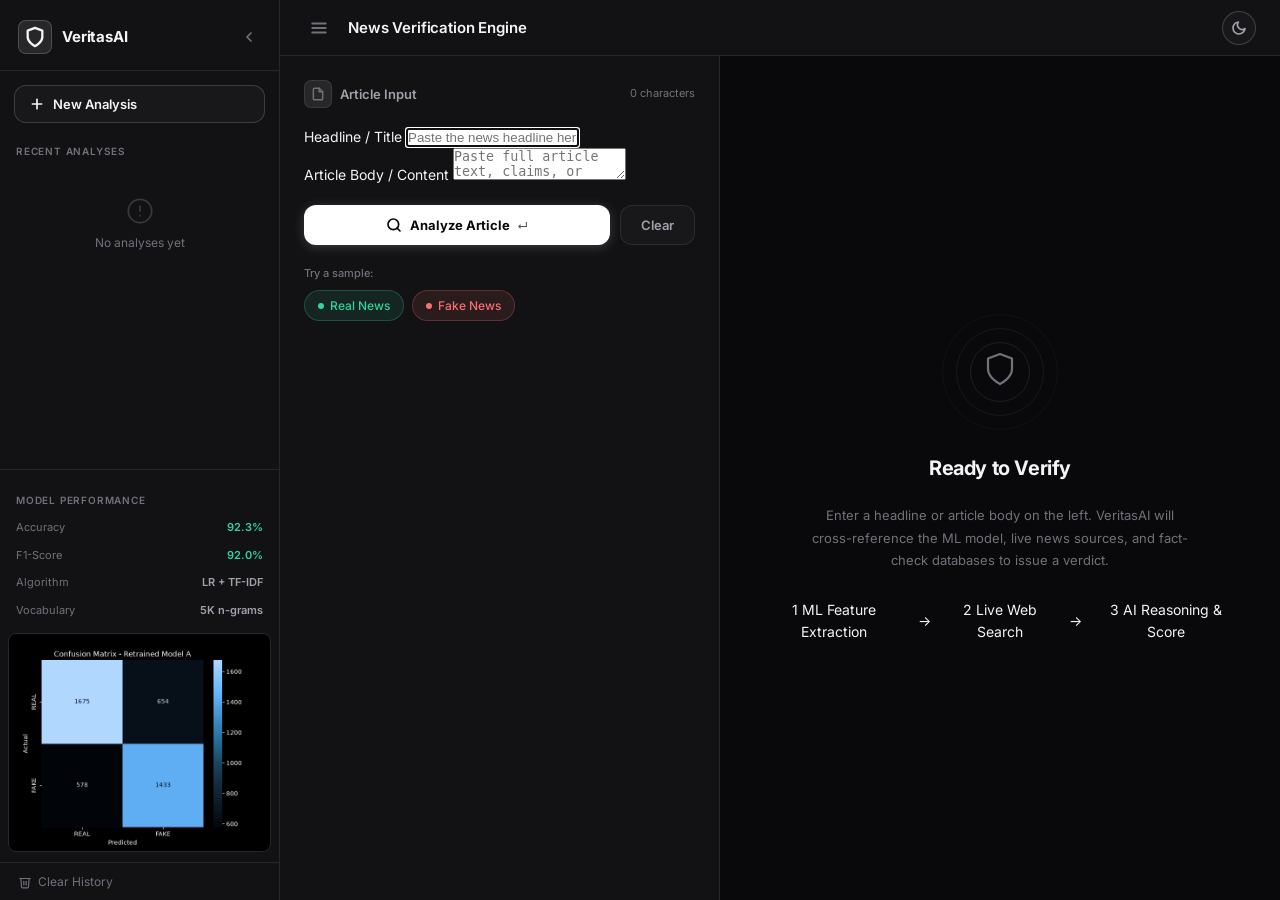
==== index.html @ 8108cce7 "feat: add root index.html for static GitHub Pages hosting" ====
<!DOCTYPE html>
<html lang="en">
<head>
    <meta charset="UTF-8">
    <meta name="viewport" content="width=device-width, initial-scale=1.0">
    <title>VeritasAI — Intelligent Fake News Detector</title>
    <meta name="description" content="VeritasAI uses machine learning and live web intelligence to detect fake news with confidence scoring and evidence trails.">
    <link rel="preconnect" href="https://fonts.googleapis.com">
    <link rel="preconnect" href="https://fonts.gstatic.com" crossorigin>
    <link href="https://fonts.googleapis.com/css2?family=Inter:wght@300;400;500;600;700;800&display=swap" rel="stylesheet">
    <link rel="stylesheet" href="static/css/style.css">
</head>
<body>
    <div class="app-shell">

        <!-- LEFT SIDEBAR -->
        <aside class="sidebar" id="sidebar">
            <!-- Logo / Brand -->
            <div class="sidebar-brand">
                <div class="brand-icon">
                    <svg width="22" height="22" viewBox="0 0 24 24" fill="none" stroke="currentColor" stroke-width="2.5" stroke-linecap="round" stroke-linejoin="round"><path d="M12 22s8-4 8-10V5l-8-3-8 3v7c0 6 8 10 8 10z"/></svg>
                </div>
                <span class="brand-name">VeritasAI</span>
                <button class="sidebar-toggle" id="sidebar-toggle" title="Collapse sidebar">
                    <svg width="16" height="16" viewBox="0 0 24 24" fill="none" stroke="currentColor" stroke-width="2.5" stroke-linecap="round" stroke-linejoin="round"><path d="M15 18l-6-6 6-6"/></svg>
                </button>
            </div>

            <!-- New Analysis Button -->
            <button class="btn-new-analysis" id="new-analysis-btn">
                <svg width="16" height="16" viewBox="0 0 24 24" fill="none" stroke="currentColor" stroke-width="2.5" stroke-linecap="round" stroke-linejoin="round"><line x1="12" y1="5" x2="12" y2="19"/><line x1="5" y1="12" x2="19" y2="12"/></svg>
                <span>New Analysis</span>
            </button>

            <!-- History Section -->
            <div class="sidebar-section history-section">
                <div class="section-label">Recent Analyses</div>
                <div class="history-list" id="history-list">
                    <div class="history-empty">
                        <svg width="28" height="28" viewBox="0 0 24 24" fill="none" stroke="currentColor" stroke-width="1.5" stroke-linecap="round" stroke-linejoin="round"><circle cx="12" cy="12" r="10"/><line x1="12" y1="8" x2="12" y2="12"/><line x1="12" y1="16" x2="12.01" y2="16"/></svg>
                        <p>No analyses yet</p>
                    </div>
                </div>
            </div>

            <!-- Spacer -->
            <div class="sidebar-spacer"></div>

            <!-- Model Stats (bottom of sidebar) -->
            <div class="sidebar-section model-stats-section">
                <div class="section-label">Model Performance</div>
                <div class="stat-row">
                    <span class="stat-label">Accuracy</span>
                    <span class="stat-value stat-good">92.3%</span>
                </div>
                <div class="stat-row">
                    <span class="stat-label">F1-Score</span>
                    <span class="stat-value stat-good">92.0%</span>
                </div>
                <div class="stat-row">
                    <span class="stat-label">Algorithm</span>
                    <span class="stat-value">LR + TF-IDF</span>
                </div>
                <div class="stat-row">
                    <span class="stat-label">Vocabulary</span>
                    <span class="stat-value">5K n-grams</span>
                </div>
                <div class="cm-wrapper">
                    <img src="static/confusion_matrix.png" alt="Confusion Matrix">
                </div>
            </div>

            <!-- Clear History Button -->
            <button class="btn-clear-history" id="clear-history-btn" title="Clear all history">
                <svg width="14" height="14" viewBox="0 0 24 24" fill="none" stroke="currentColor" stroke-width="2" stroke-linecap="round" stroke-linejoin="round"><polyline points="3 6 5 6 21 6"/><path d="M19 6l-1 14a2 2 0 0 1-2 2H8a2 2 0 0 1-2-2L5 6"/><path d="M10 11v6"/><path d="M14 11v6"/></svg>
                <span>Clear History</span>
            </button>
        </aside>

        <!-- MAIN WORKSPACE -->
        <main class="workspace" id="workspace">

            <!-- Top Bar -->
            <header class="topbar">
                <button class="topbar-toggle-btn" id="topbar-toggle-btn" title="Toggle sidebar">
                    <svg width="18" height="18" viewBox="0 0 24 24" fill="none" stroke="currentColor" stroke-width="2.5" stroke-linecap="round" stroke-linejoin="round"><line x1="3" y1="12" x2="21" y2="12"/><line x1="3" y1="6" x2="21" y2="6"/><line x1="3" y1="18" x2="21" y2="18"/></svg>
                </button>
                <div class="topbar-title">
                    <h1>News Verification Engine</h1>
                </div>
                <button class="theme-toggle" id="theme-toggle" title="Toggle light / dark mode" aria-label="Toggle theme">
                    <!-- Moon icon (shown in dark mode) -->
                    <svg class="icon-moon" width="16" height="16" viewBox="0 0 24 24" fill="none" stroke="currentColor" stroke-width="2.5" stroke-linecap="round" stroke-linejoin="round">
                        <path d="M21 12.79A9 9 0 1 1 11.21 3 7 7 0 0 0 21 12.79z"/>
                    </svg>
                    <!-- Sun icon (shown in light mode) -->
                    <svg class="icon-sun" width="16" height="16" viewBox="0 0 24 24" fill="none" stroke="currentColor" stroke-width="2.5" stroke-linecap="round" stroke-linejoin="round">
                        <circle cx="12" cy="12" r="5"/>
                        <line x1="12" y1="1" x2="12" y2="3"/>
                        <line x1="12" y1="21" x2="12" y2="23"/>
                        <line x1="4.22" y1="4.22" x2="5.64" y2="5.64"/>
                        <line x1="18.36" y1="18.36" x2="19.78" y2="19.78"/>
                        <line x1="1" y1="12" x2="3" y2="12"/>
                        <line x1="21" y1="12" x2="23" y2="12"/>
                        <line x1="4.22" y1="19.78" x2="5.64" y2="18.36"/>
                        <line x1="18.36" y1="5.64" x2="19.78" y2="4.22"/>
                    </svg>
                </button>
            </header>

            <!-- Workspace Body -->
            <div class="content-area">

                <!-- Input Panel (Left) -->
                <section class="input-panel">

                    <div class="panel-header">
                        <div class="panel-header-left">
                            <div class="panel-icon">
                                <svg width="14" height="14" viewBox="0 0 24 24" fill="none" stroke="currentColor" stroke-width="2.5" stroke-linecap="round" stroke-linejoin="round"><path d="M14 2H6a2 2 0 0 0-2 2v16a2 2 0 0 0 2 2h12a2 2 0 0 0 2-2V8z"/><polyline points="14 2 14 8 20 8"/></svg>
                            </div>
                            <span>Article Input</span>
                        </div>
                        <span class="char-counter" id="char-counter">0 characters</span>
                    </div>

                    <form id="news-form" class="news-form" onsubmit="return false;">
                        <div class="form-group">
                            <label for="headline-input" class="form-label">Headline / Title</label>
                            <input
                                type="text"
                                id="headline-input"
                                class="form-control"
                                placeholder="Paste the news headline here..."
                                autocomplete="off"
                            >
                        </div>

                        <div class="form-group flex-1">
                            <label for="body-input" class="form-label">Article Body / Content</label>
                            <textarea
                                id="body-input"
                                class="form-control textarea-control"
                                placeholder="Paste full article text, claims, or social media statements here for deeper analysis..."
                            ></textarea>
                        </div>
                    </form>

                    <div class="input-actions">
                        <button id="analyze-btn" class="btn btn-analyze" title="Press Enter or Ctrl+Enter to analyze">
                            <span class="btn-icon">
                                <svg width="16" height="16" viewBox="0 0 24 24" fill="none" stroke="currentColor" stroke-width="2.5" stroke-linecap="round" stroke-linejoin="round"><circle cx="11" cy="11" r="8"/><line x1="21" y1="21" x2="16.65" y2="16.65"/></svg>
                            </span>
                            <span class="btn-label">Analyze Article <small style="font-size: 11px; opacity: 0.7; font-weight: 500; margin-left: 4px;">↵</small></span>
                            <span class="btn-loader hidden">
                                <span class="spinner"></span>
                            </span>
                        </button>
                        <button id="clear-btn" class="btn btn-ghost">Clear</button>
                    </div>

                    <!-- Sample Pills -->
                    <div class="samples-section">
                        <span class="samples-label">Try a sample:</span>
                        <div class="sample-pills">
                            <button class="sample-pill pill-real" data-type="real"
                                data-headline="Federal Reserve holds interest rates steady"
                                data-body="The Federal Reserve on Wednesday kept its benchmark interest rate unchanged, pointing to solid economic growth and persistent but moderating inflation, opting to wait for further signs of pricing stability before making adjustments.">
                                <span class="pill-dot dot-real"></span> Real News
                            </button>
                            <button class="sample-pill pill-fake" data-type="fake"
                                data-headline="Secret lab discovers space technology that cures aging"
                                data-body="An anonymous military official has revealed that a secret underground laboratory has successfully reverse-engineered alien propulsion technology to cure human aging and eradicate all cellular diseases within days.">
                                <span class="pill-dot dot-fake"></span> Fake News
                            </button>
                        </div>
                    </div>
                </section>

                <!-- Results Panel -->
                <section class="result-panel" id="result-panel">

                    <!-- Placeholder State -->
                    <div class="result-placeholder" id="result-placeholder">
                        <div class="placeholder-graphic">
                            <div class="placeholder-rings">
                                <div class="ring ring-1"></div>
                                <div class="ring ring-2"></div>
                                <div class="ring ring-3"></div>
                            </div>
                            <div class="placeholder-shield">
                                <svg width="36" height="36" viewBox="0 0 24 24" fill="none" stroke="currentColor" stroke-width="1.5" stroke-linecap="round" stroke-linejoin="round"><path d="M12 22s8-4 8-10V5l-8-3-8 3v7c0 6 8 10 8 10z"/></svg>
                            </div>
                        </div>
                        <h2>Ready to Verify</h2>
                        <p>Enter a headline or article body on the left. VeritasAI will cross-reference the ML model, live news sources, and fact-check databases to issue a verdict.</p>
                        <div class="pipeline-steps">
                            <div class="p-step"><span class="p-num">1</span> ML Feature Extraction</div>
                            <div class="p-step-arrow">→</div>
                            <div class="p-step"><span class="p-num">2</span> Live Web Search</div>
                            <div class="p-step-arrow">→</div>
                            <div class="p-step"><span class="p-num">3</span> AI Reasoning & Score</div>
                        </div>
                    </div>

                    <!-- Loading State -->
                    <div class="result-loading hidden" id="result-loading">
                        <div class="radar-container">
                            <div class="radar-sweep"></div>
                            <div class="radar-center"></div>
                        </div>
                        <h3>Analyzing Article</h3>
                        <p class="loading-sub" id="loading-sub-text">Cross-referencing ML models and web intelligence...</p>
                        <div class="loading-progress-steps">
                            <div class="l-step active" id="ls-1">
                                <span class="l-dot"></span>
                                <span>Running TF-IDF & Logistic Regression</span>
                            </div>
                            <div class="l-step" id="ls-2">
                                <span class="l-dot"></span>
                                <span>Searching News & Fact-Check APIs</span>
                            </div>
                            <div class="l-step" id="ls-3">
                                <span class="l-dot"></span>
                                <span>Synthesizing Final Verdict</span>
                            </div>
                        </div>
                    </div>

                    <!-- Output State -->
                    <div class="result-output hidden" id="result-output">

                        <!-- Verdict Hero Card -->
                        <div class="verdict-hero hero-uncertain" id="verdict-hero">
                            <div class="verdict-hero-left">
                                <div class="verdict-badge">
                                    <div class="verdict-icon-wrap" id="verdict-icon-wrap">⚠️</div>
                                    <div>
                                        <div class="verdict-label" id="verdict-label">UNCERTAIN</div>
                                        <div class="verdict-sub" id="verdict-sub">Needs Fact-Checking</div>
                                    </div>
                                </div>
                            </div>
                            <div class="verdict-hero-right">
                                <div class="donut-chart-container">
                                    <svg class="donut-svg" viewBox="0 0 80 80">
                                        <circle class="donut-bg" cx="40" cy="40" r="32"/>
                                        <circle class="donut-fill" id="donut-fill" cx="40" cy="40" r="32"/>
                                    </svg>
                                    <div class="donut-text">
                                        <span class="donut-pct" id="donut-pct">0%</span>
                                        <span class="donut-label">Conf.</span>
                                    </div>
                                </div>
                            </div>
                        </div>

                        <!-- Status Bar -->
                        <div class="status-bar">
                            <div class="status-bar-left">
                                <span class="status-bar-lbl">Status:</span>
                                <span id="status-label-value">—</span>
                            </div>
                            <div class="status-bar-right">
                                <span class="model-tag">Ensemble ML</span>
                                <span class="model-tag">Web Search</span>
                                <span class="model-tag">LLM</span>
                            </div>
                        </div>

                        <!-- ML Models Breakdown (Statement Credibility Priority) -->
                        <div class="ensemble-grid" style="display: grid; grid-template-columns: 1.2fr 0.8fr; gap: 12px; margin-bottom: 16px;">
                            <!-- Model B: Statement Credibility (PRIMARY FOCUS) -->
                            <div class="ensemble-card" style="padding: 12px 14px; background: var(--bg-surface); border: 1px solid var(--border-strong); border-radius: var(--radius-md); box-shadow: var(--shadow-sm);">
                                <div style="font-size: 10px; text-transform: uppercase; letter-spacing: 0.5px; color: var(--text-primary); font-weight: 700;">Model B · Statement Credibility (Primary ML)</div>
                                <div id="model-b-val" style="font-size: 14px; font-weight: 700; color: var(--text-primary); margin-top: 4px;">—</div>
                                <div style="font-size: 11px; color: var(--text-secondary); margin-top: 2px;">Headline Statement Truthfulness (LIAR Benchmark)</div>
                            </div>
                            <!-- Model A: Stylistics (SECONDARY/MINOR) -->
                            <div class="ensemble-card" style="padding: 12px 14px; background: var(--bg-surface); border: 1px solid var(--border); border-radius: var(--radius-md); opacity: 0.8;">
                                <div style="font-size: 10px; text-transform: uppercase; letter-spacing: 0.5px; color: var(--text-muted); font-weight: 600;">Model A · Stylistics (Secondary)</div>
                                <div id="model-a-val" style="font-size: 12px; font-weight: 600; color: var(--text-secondary); margin-top: 4px;">—</div>
                                <div style="font-size: 10px; color: var(--text-muted); margin-top: 2px;">Article Surface Writing Tone</div>
                            </div>
                        </div>

                        <!-- AI Reasoning -->
                        <div class="reasoning-block">
                            <div class="block-header">
                                <div class="block-icon reasoning-icon">
                                    <svg width="14" height="14" viewBox="0 0 24 24" fill="none" stroke="currentColor" stroke-width="2.5" stroke-linecap="round" stroke-linejoin="round"><path d="M21 15a2 2 0 0 1-2 2H7l-4 4V5a2 2 0 0 1 2-2h14a2 2 0 0 0 2-2V3z"/></svg>
                                </div>
                                <span>AI Reasoning</span>
                            </div>
                            <p id="explanation-text" class="reasoning-text"></p>
                        </div>

                        <!-- Evidence Tabs -->
                        <div class="evidence-block">
                            <div class="tab-bar">
                                <button class="tab-btn active" data-tab="news">
                                    <svg width="13" height="13" viewBox="0 0 24 24" fill="none" stroke="currentColor" stroke-width="2.5" stroke-linecap="round" stroke-linejoin="round"><path d="M4 22h16a2 2 0 0 0 2-2V4a2 2 0 0 0-2-2H8a2 2 0 0 0-2 2v16a2 2 0 0 0 2 2zm0 0H4a2 2 0 0 1-2-2v-9c0-1.1.9-2 2-2h2"/></svg>
                                    Live News
                                    <span class="tab-count" id="news-count">0</span>
                                </button>
                                <button class="tab-btn" data-tab="factcheck">
                                    <svg width="13" height="13" viewBox="0 0 24 24" fill="none" stroke="currentColor" stroke-width="2.5" stroke-linecap="round" stroke-linejoin="round"><path d="M12 22s8-4 8-10V5l-8-3-8 3v7c0 6 8 10 8 10z"/></svg>
                                    Fact Checks
                                    <span class="tab-count" id="fc-count">0</span>
                                </button>
                            </div>
                            <div class="tab-content" id="tab-news">
                                <div class="evidence-list" id="news-results-list">
                                    <p class="no-evidence">No matching articles found.</p>
                                </div>
                            </div>
                        <!-- Interactive Active Learning / Teach the System Card -->
                        <div class="feedback-card" style="margin-top: 16px; padding: 14px 16px; background: var(--bg-surface); border: 1px solid var(--border); border-radius: var(--radius-md);">
                            <div style="font-size: 11px; font-weight: 700; text-transform: uppercase; letter-spacing: 0.5px; color: var(--text-muted); display: flex; align-items: center; justify-content: space-between;">
                                <span>🎓 Teach VeritasAI (Active Learning)</span>
                                <span style="font-weight: 500; text-transform: none; color: var(--text-muted);">Did the system get it wrong or output UNCERTAIN?</span>
                            </div>
                            <div style="font-size: 12px; color: var(--text-secondary); margin-top: 4px; margin-bottom: 10px;">
                                Click below to submit the ground-truth label. The system will incrementally fine-tune its learning parameters on your correction.
                            </div>
                            <div style="display: flex; gap: 10px; align-items: center;">
                                <button id="btn-mark-real" style="padding: 7px 14px; font-size: 12px; font-weight: 600; border-radius: var(--radius-sm); border: 1px solid var(--real-color); background: var(--real-dim); color: var(--real-color); cursor: pointer; display: flex; align-items: center; gap: 6px;">
                                    ✓ Correct as REAL
                                </button>
                                <button id="btn-mark-fake" style="padding: 7px 14px; font-size: 12px; font-weight: 600; border-radius: var(--radius-sm); border: 1px solid var(--fake-color); background: var(--fake-dim); color: var(--fake-color); cursor: pointer; display: flex; align-items: center; gap: 6px;">
                                    ✗ Correct as FAKE
                                </button>
                                <span id="feedback-msg" style="font-size: 12px; font-weight: 600; margin-left: 8px;"></span>
                            </div>
                        </div>

                    </div>
                </section>
            </div>
        </main>
    </div>

    <script src="static/js/main.js"></script>
</body>
</html>
---- static/css/style.css ----
/* =============================================
   VeritasAI — Premium Design System
   Dark + Light Modes
   Laws of UX: Hick's, Fitts', Miller's,
   Aesthetic-Usability Effect
   ============================================= */

@import url('https://fonts.googleapis.com/css2?family=Inter:wght@300;400;500;600;700;800&display=swap');

/* ── DARK DESIGN TOKENS (default - Neutral Obsidian & Charcoal Black) ── */
:root {
    /* Backgrounds */
    --bg-base: #09090b;       /* Deep obsidian black (zinc-950) */
    --bg-surface: #121215;    /* Dark neutral card & sidebar surface */
    --bg-elevated: #18181b;   /* Elevated panels & inputs (zinc-900) */
    --bg-overlay: #27272a;    /* High elevated elements & tags (zinc-800) */
    --bg-hover: #3f3f46;      /* Hover states (zinc-700) */

    /* Borders */
    --border: rgba(255, 255, 255, 0.09);
    --border-focus: #ffffff;
    --border-strong: rgba(255, 255, 255, 0.18);

    /* Text */
    --text-primary: #f4f4f5;   /* Crisp neutral white */
    --text-secondary: #a1a1aa; /* Light zinc gray */
    --text-muted: #71717a;     /* Neutral gray */
    --text-link: #ffffff;

    /* Primary Accent (Action Buttons) -> WHITE button in Dark Mode! */
    --accent: #ffffff;
    --accent-text: #09090b;   /* Black text on white button */
    --accent-hover: #e4e4e7;
    --accent-glow: rgba(255, 255, 255, 0.18);
    --accent-dim: rgba(255, 255, 255, 0.08);

    /* Secondary Action Button */
    --btn-secondary-bg: #18181b;
    --btn-secondary-border: rgba(255, 255, 255, 0.16);
    --btn-secondary-text: #f4f4f5;
    --btn-secondary-hover: #27272a;

    /* Semantic Status Colors */
    --real-color: #34d399;
    --real-glow: rgba(52, 211, 153, 0.2);
    --real-dim: rgba(52, 211, 153, 0.1);

    --fake-color: #f87171;
    --fake-glow: rgba(248, 113, 113, 0.2);
    --fake-dim: rgba(248, 113, 113, 0.1);

    --uncertain-color: #fbbf24;
    --uncertain-glow: rgba(251, 191, 36, 0.2);
    --uncertain-dim: rgba(251, 191, 36, 0.1);

    /* Sidebar */
    --sidebar-width: 280px;
    --sidebar-collapsed: 0px;

    /* Misc */
    --radius-sm: 8px;
    --radius-md: 12px;
    --radius-lg: 16px;
    --radius-xl: 20px;
    --transition: 0.2s cubic-bezier(0.4, 0, 0.2, 1);
    --shadow-card: 0 4px 24px rgba(0, 0, 0, 0.4);
    --shadow-glow: 0 0 30px rgba(255, 255, 255, 0.08);
}

/* ── LIGHT MODE OVERRIDES (Refined Grayscale - Black Button in Light Mode) ── */
[data-theme="light"] {
    /* Backgrounds */
    --bg-base: #f4f4f5;       /* Soft neutral light gray (zinc-100) */
    --bg-surface: #ffffff;    /* Clean white cards */
    --bg-elevated: #ffffff;   /* Elevated light panels */
    --bg-overlay: #e4e4e7;    /* Overlay & tags (zinc-200) */
    --bg-hover: #d4d4d8;      /* Hover states (zinc-300) */

    /* Borders */
    --border: rgba(0, 0, 0, 0.09);
    --border-focus: #18181b;
    --border-strong: rgba(0, 0, 0, 0.18);

    /* Text */
    --text-primary: #09090b;   /* Deep charcoal black */
    --text-secondary: #3f3f46; /* Dark zinc gray */
    --text-muted: #71717a;     /* Neutral gray */
    --text-link: #09090b;

    /* Primary Accent (Action Buttons) -> BLACK button in Light Mode! */
    --accent: #18181b;
    --accent-text: #ffffff;   /* White text on black button */
    --accent-hover: #27272a;
    --accent-glow: rgba(0, 0, 0, 0.15);
    --accent-dim: rgba(0, 0, 0, 0.06);

    /* Secondary Action Button */
    --btn-secondary-bg: #ffffff;
    --btn-secondary-border: rgba(0, 0, 0, 0.14);
    --btn-secondary-text: #18181b;
    --btn-secondary-hover: #f4f4f5;

    /* Semantic Colors */
    --real-color: #059669;
    --real-glow: rgba(5, 150, 105, 0.15);
    --real-dim: rgba(5, 150, 105, 0.08);

    --fake-color: #dc2626;
    --fake-glow: rgba(220, 38, 38, 0.15);
    --fake-dim: rgba(220, 38, 38, 0.07);

    --uncertain-color: #d97706;
    --uncertain-glow: rgba(217, 119, 6, 0.15);
    --uncertain-dim: rgba(217, 119, 6, 0.07);

    --shadow-card: 0 4px 24px rgba(0, 0, 0, 0.08);
    --shadow-glow: 0 0 24px rgba(0, 0, 0, 0.06);
}

/* Smooth theme transition on everything */
body, .sidebar, .topbar, .input-panel, .result-panel,
.verdict-hero, .reasoning-block, .evidence-block,
.status-bar, .evidence-item, .history-item,
.form-field input, .form-field textarea {
    transition:
        background-color 0.35s ease,
        border-color 0.35s ease,
        color 0.35s ease,
        box-shadow 0.35s ease;
}

/* ── THEME TOGGLE BUTTON ── */
.theme-toggle {
    display: flex;
    align-items: center;
    justify-content: center;
    width: 34px;
    height: 34px;
    border: 1px solid var(--border-strong);
    border-radius: 50%;
    background: var(--bg-elevated);
    color: var(--text-secondary);
    cursor: pointer;
    transition: all var(--transition);
    flex-shrink: 0;
}
.theme-toggle:hover {
    background: var(--bg-hover);
    color: var(--text-primary);
    border-color: var(--border-focus);
    box-shadow: 0 0 12px var(--accent-glow);
}
.theme-toggle svg { pointer-events: none; }

/* Icon visibility based on theme */
.icon-moon { display: block; }
.icon-sun  { display: none; }
[data-theme="light"] .icon-moon { display: none; }
[data-theme="light"] .icon-sun  { display: block; }

/* Light mode confusion matrix — no invert needed */
[data-theme="light"] .cm-wrapper img { filter: none; }

/* ── RESET ── */
*, *::before, *::after {
    margin: 0;
    padding: 0;
    box-sizing: border-box;
}

html, body {
    height: 100%;
    overflow: hidden;
}

body {
    font-family: 'Inter', -apple-system, BlinkMacSystemFont, sans-serif;
    background: var(--bg-base);
    color: var(--text-primary);
    line-height: 1.6;
    -webkit-font-smoothing: antialiased;
    font-size: 14px;
}

/* ── APP SHELL ── */
.app-shell {
    display: flex;
    height: 100vh;
    width: 100vw;
    overflow: hidden;
    position: relative;
}

/* ── SIDEBAR ── */
.sidebar {
    width: var(--sidebar-width);
    min-width: var(--sidebar-width);
    background: var(--bg-surface);
    border-right: 1px solid var(--border);
    display: flex;
    flex-direction: column;
    overflow: hidden;
    transition: width var(--transition), min-width var(--transition), opacity var(--transition);
    position: relative;
    z-index: 10;
}

.sidebar.collapsed {
    width: 0;
    min-width: 0;
    opacity: 0;
    pointer-events: none;
}

/* Brand */
.sidebar-brand {
    display: flex;
    align-items: center;
    gap: 10px;
    padding: 20px 18px 16px;
    border-bottom: 1px solid var(--border);
    flex-shrink: 0;
}

.brand-icon {
    width: 34px;
    height: 34px;
    background: var(--bg-overlay);
    border: 1px solid var(--border-strong);
    border-radius: var(--radius-sm);
    display: flex;
    align-items: center;
    justify-content: center;
    color: var(--text-primary);
    flex-shrink: 0;
}

.brand-name {
    font-size: 15px;
    font-weight: 700;
    letter-spacing: -0.01em;
    color: var(--text-primary);
    flex: 1;
}

.sidebar-toggle {
    background: none;
    border: none;
    color: var(--text-muted);
    cursor: pointer;
    padding: 4px;
    border-radius: 6px;
    display: flex;
    align-items: center;
    justify-content: center;
    transition: color var(--transition), background var(--transition);
}
.sidebar-toggle:hover {
    color: var(--text-primary);
    background: var(--bg-hover);
}

/* New Analysis Button */
.btn-new-analysis {
    display: flex;
    align-items: center;
    gap: 8px;
    margin: 14px 14px 8px;
    padding: 10px 14px;
    background: var(--btn-secondary-bg);
    border: 1px solid var(--btn-secondary-border);
    border-radius: var(--radius-md);
    color: var(--btn-secondary-text);
    font-size: 13px;
    font-weight: 600;
    font-family: inherit;
    cursor: pointer;
    transition: all var(--transition);
    flex-shrink: 0;
}
.btn-new-analysis:hover {
    background: var(--btn-secondary-hover);
    border-color: var(--border-strong);
    box-shadow: var(--shadow-glow);
}

/* History */
.history-section {
    flex: 1;
    overflow-y: auto;
    padding: 0 8px;
    min-height: 0;
}

.history-section::-webkit-scrollbar { width: 4px; }
.history-section::-webkit-scrollbar-track { background: transparent; }
.history-section::-webkit-scrollbar-thumb { background: var(--border-strong); border-radius: 4px; }

.section-label {
    font-size: 10px;
    font-weight: 600;
    text-transform: uppercase;
    letter-spacing: 0.08em;
    color: var(--text-muted);
    padding: 12px 8px 6px;
}

.history-list {
    display: flex;
    flex-direction: column;
    gap: 2px;
}

.history-empty {
    display: flex;
    flex-direction: column;
    align-items: center;
    gap: 8px;
    padding: 32px 16px;
    color: var(--text-muted);
    text-align: center;
    font-size: 12px;
}
.history-empty svg { opacity: 0.4; }

.history-item {
    display: flex;
    align-items: center;
    gap: 10px;
    padding: 9px 10px;
    border-radius: var(--radius-sm);
    cursor: pointer;
    transition: background var(--transition);
    border: 1px solid transparent;
    min-width: 0;
}
.history-item:hover {
    background: var(--bg-hover);
}
.history-item.active {
    background: var(--accent-dim);
    border-color: var(--border-focus);
}

.history-verdict-dot {
    width: 8px;
    height: 8px;
    border-radius: 50%;
    flex-shrink: 0;
}
.history-verdict-dot.real { background: var(--real-color); box-shadow: 0 0 6px var(--real-glow); }
.history-verdict-dot.fake { background: var(--fake-color); box-shadow: 0 0 6px var(--fake-glow); }
.history-verdict-dot.uncertain { background: var(--uncertain-color); box-shadow: 0 0 6px var(--uncertain-glow); }

.history-item-text {
    flex: 1;
    min-width: 0;
}
.history-item-headline {
    font-size: 12px;
    font-weight: 500;
    color: var(--text-primary);
    white-space: nowrap;
    overflow: hidden;
    text-overflow: ellipsis;
}
.history-item-meta {
    font-size: 10px;
    color: var(--text-muted);
    margin-top: 1px;
}

/* Spacer */
.sidebar-spacer { flex: 0; }

/* Model Stats */
.model-stats-section {
    border-top: 1px solid var(--border);
    padding: 10px 8px;
    flex-shrink: 0;
}

.stat-row {
    display: flex;
    justify-content: space-between;
    align-items: center;
    padding: 5px 8px;
    border-radius: 6px;
}
.stat-row:hover { background: var(--bg-hover); }
.stat-label { font-size: 11px; color: var(--text-muted); }
.stat-value { font-size: 11px; font-weight: 600; color: var(--text-secondary); }
.stat-value.stat-good { color: var(--real-color); }

.cm-wrapper {
    margin-top: 8px;
    border-radius: var(--radius-sm);
    overflow: hidden;
    border: 1px solid var(--border);
}
.cm-wrapper img { width: 100%; display: block; filter: invert(1) hue-rotate(180deg); }

/* Clear History */
.btn-clear-history {
    display: flex;
    align-items: center;
    gap: 6px;
    width: 100%;
    padding: 11px 18px;
    background: none;
    border: none;
    border-top: 1px solid var(--border);
    color: var(--text-muted);
    font-size: 12px;
    font-family: inherit;
    cursor: pointer;
    transition: color var(--transition), background var(--transition);
    flex-shrink: 0;
}
.btn-clear-history:hover {
    color: var(--fake-color);
    background: var(--fake-dim);
}

/* ── WORKSPACE ── */
.workspace {
    flex: 1;
    display: flex;
    flex-direction: column;
    min-width: 0;
    overflow: hidden;
}

/* Top Bar */
.topbar {
    display: flex;
    align-items: center;
    gap: 14px;
    padding: 0 24px;
    height: 56px;
    border-bottom: 1px solid var(--border);
    flex-shrink: 0;
    background: var(--bg-surface);
}

.topbar-toggle-btn {
    background: none;
    border: none;
    color: var(--text-muted);
    cursor: pointer;
    padding: 6px;
    border-radius: 8px;
    display: flex;
    align-items: center;
    transition: color var(--transition), background var(--transition);
    flex-shrink: 0;
}
.topbar-toggle-btn:hover {
    color: var(--text-primary);
    background: var(--bg-hover);
}

.topbar-title {
    flex: 1;
}
.topbar-title h1 {
    font-size: 15px;
    font-weight: 600;
    color: var(--text-primary);
    letter-spacing: -0.01em;
}

.topbar-badge {
    display: flex;
    align-items: center;
    gap: 6px;
    font-size: 11px;
    font-weight: 500;
    color: var(--text-muted);
    padding: 5px 10px;
    border: 1px solid var(--border);
    border-radius: 20px;
    background: var(--bg-elevated);
}

.live-dot {
    width: 7px;
    height: 7px;
    border-radius: 50%;
    background: var(--real-color);
    animation: pulse-dot 2s infinite;
}

@keyframes pulse-dot {
    0%, 100% { opacity: 1; transform: scale(1); }
    50% { opacity: 0.5; transform: scale(0.85); }
}

/* ── CONTENT AREA ── */
.content-area {
    flex: 1;
    display: grid;
    grid-template-columns: 440px 1fr;
    gap: 0;
    overflow: hidden;
    min-height: 0;
}

/* ── INPUT PANEL ── */
.input-panel {
    border-right: 1px solid var(--border);
    padding: 24px;
    display: flex;
    flex-direction: column;
    gap: 18px;
    overflow-y: auto;
    background: var(--bg-surface);
}

.input-panel::-webkit-scrollbar { width: 4px; }
.input-panel::-webkit-scrollbar-track { background: transparent; }
.input-panel::-webkit-scrollbar-thumb { background: var(--border); border-radius: 4px; }

.panel-header {
    display: flex;
    align-items: center;
    justify-content: space-between;
}
.panel-header-left {
    display: flex;
    align-items: center;
    gap: 8px;
    font-size: 13px;
    font-weight: 600;
    color: var(--text-secondary);
}
.panel-icon {
    width: 28px;
    height: 28px;
    background: var(--bg-overlay);
    border: 1px solid var(--border);
    border-radius: 7px;
    display: flex;
    align-items: center;
    justify-content: center;
    color: var(--text-muted);
}
.char-counter {
    font-size: 11px;
    color: var(--text-muted);
}

/* Form */
.form-stack {
    display: flex;
    flex-direction: column;
    gap: 14px;
}

.form-field {
    display: flex;
    flex-direction: column;
    gap: 6px;
}

.form-field label {
    font-size: 12px;
    font-weight: 600;
    color: var(--text-secondary);
    display: flex;
    align-items: center;
    gap: 6px;
}

.optional-tag {
    font-size: 10px;
    font-weight: 400;
    color: var(--text-muted);
    background: var(--bg-overlay);
    padding: 1px 6px;
    border-radius: 4px;
}

.form-field input,
.form-field textarea {
    width: 100%;
    padding: 11px 14px;
    background: var(--bg-elevated);
    border: 1px solid var(--border);
    border-radius: var(--radius-md);
    color: var(--text-primary);
    font-family: inherit;
    font-size: 13px;
    line-height: 1.5;
    outline: none;
    transition: border-color var(--transition), box-shadow var(--transition), background var(--transition);
    resize: vertical;
}

.form-field input::placeholder,
.form-field textarea::placeholder {
    color: var(--text-muted);
}

.form-field input:focus,
.form-field textarea:focus {
    border-color: var(--border-focus);
    background: var(--bg-overlay);
    box-shadow: 0 0 0 3px var(--accent-glow);
}

/* Action Row */
.input-actions {
    display: flex;
    gap: 10px;
}

.btn {
    display: flex;
    align-items: center;
    gap: 8px;
    padding: 11px 20px;
    border: none;
    border-radius: var(--radius-md);
    font-family: inherit;
    font-size: 13px;
    font-weight: 600;
    cursor: pointer;
    transition: all var(--transition);
    white-space: nowrap;
}

.btn-analyze {
    flex: 1;
    background: var(--accent);
    color: var(--accent-text);
    justify-content: center;
    box-shadow: 0 2px 12px var(--accent-glow);
    font-weight: 700;
}
.btn-analyze:hover:not(:disabled) {
    background: var(--accent-hover);
    color: var(--accent-text);
    transform: translateY(-1px);
    box-shadow: 0 6px 20px var(--accent-glow);
}
.btn-analyze:active {
    transform: translateY(0);
}
.btn-analyze:disabled {
    opacity: 0.7;
    cursor: not-allowed;
    transform: none;
}

.btn-icon { display: flex; align-items: center; }
.btn-loader { display: flex; align-items: center; }

.btn-ghost {
    background: var(--bg-elevated);
    color: var(--text-secondary);
    border: 1px solid var(--border);
}
.btn-ghost:hover {
    background: var(--bg-hover);
    color: var(--text-primary);
}

/* Spinner */
.spinner {
    width: 15px;
    height: 15px;
    border: 2px solid rgba(255,255,255,0.3);
    border-top-color: #fff;
    border-radius: 50%;
    animation: spin 0.7s linear infinite;
    display: inline-block;
}
@keyframes spin { to { transform: rotate(360deg); } }

/* Sample pills */
.samples-section {
    display: flex;
    flex-direction: column;
    gap: 8px;
    margin-top: 2px;
}

.samples-label {
    font-size: 11px;
    color: var(--text-muted);
    font-weight: 500;
}

.sample-pills {
    display: flex;
    gap: 8px;
}

.sample-pill {
    display: flex;
    align-items: center;
    gap: 6px;
    padding: 7px 13px;
    border-radius: 9999px;
    font-size: 12px;
    font-weight: 500;
    cursor: pointer;
    font-family: inherit;
    transition: all var(--transition);
    border: 1px solid transparent;
}
.pill-real {
    background: var(--real-dim);
    color: var(--real-color);
    border-color: rgba(52,211,153,0.25);
}
.pill-real:hover { background: rgba(52,211,153,0.15); box-shadow: 0 0 12px var(--real-glow); }
.pill-fake {
    background: var(--fake-dim);
    color: var(--fake-color);
    border-color: rgba(248,113,113,0.25);
}
.pill-fake:hover { background: rgba(248,113,113,0.15); box-shadow: 0 0 12px var(--fake-glow); }

.pill-dot {
    width: 6px;
    height: 6px;
    border-radius: 50%;
}
.dot-real { background: var(--real-color); }
.dot-fake { background: var(--fake-color); }

/* ── RESULT PANEL ── */
.result-panel {
    overflow-y: auto;
    background: var(--bg-base);
    position: relative;
}

.result-panel::-webkit-scrollbar { width: 5px; }
.result-panel::-webkit-scrollbar-track { background: transparent; }
.result-panel::-webkit-scrollbar-thumb { background: var(--border); border-radius: 4px; }

/* Placeholder */
.result-placeholder {
    display: flex;
    flex-direction: column;
    align-items: center;
    justify-content: center;
    gap: 20px;
    height: 100%;
    padding: 40px;
    text-align: center;
    animation: fade-in 0.4s ease;
}

@keyframes fade-in {
    from { opacity: 0; transform: translateY(12px); }
    to { opacity: 1; transform: translateY(0); }
}

.placeholder-graphic {
    position: relative;
    width: 120px;
    height: 120px;
    display: flex;
    align-items: center;
    justify-content: center;
}

.placeholder-rings {
    position: absolute;
    inset: 0;
    display: flex;
    align-items: center;
    justify-content: center;
}

.ring {
    position: absolute;
    border-radius: 50%;
    border: 1px solid var(--border);
    animation: ring-pulse 3s infinite ease-in-out;
}
.ring-1 { width: 60px; height: 60px; animation-delay: 0s; }
.ring-2 { width: 88px; height: 88px; animation-delay: 0.5s; opacity: 0.7; }
.ring-3 { width: 116px; height: 116px; animation-delay: 1s; opacity: 0.4; }

@keyframes ring-pulse {
    0%, 100% { transform: scale(1); opacity: var(--opacity, 0.8); }
    50% { transform: scale(1.04); opacity: calc(var(--opacity, 0.8) * 0.6); }
}

.placeholder-shield {
    position: relative;
    z-index: 1;
    color: var(--text-muted);
    animation: float 4s ease-in-out infinite;
}
@keyframes float {
    0%, 100% { transform: translateY(0); }
    50% { transform: translateY(-6px); }
}

.result-placeholder h2 {
    font-size: 20px;
    font-weight: 700;
    color: var(--text-primary);
    letter-spacing: -0.02em;
}
.result-placeholder > p {
    font-size: 13px;
    color: var(--text-muted);
    max-width: 380px;
    line-height: 1.7;
}

.pipeline-steps {
    display: flex;
    align-items: center;
    gap: 10px;
    margin-top: 8px;
}

.pipeline-step {
    display: flex;
    align-items: center;
    gap: 6px;
    font-size: 11px;
    color: var(--text-muted);
    font-weight: 500;
}

.step-num {
    width: 20px;
    height: 20px;
    border-radius: 50%;
    background: var(--bg-overlay);
    border: 1px solid var(--border);
    display: flex;
    align-items: center;
    justify-content: center;
    font-size: 10px;
    font-weight: 700;
    color: var(--text-secondary);
}

.pipeline-arrow {
    color: var(--text-muted);
    font-size: 12px;
}

/* Loading */
.result-loading {
    display: flex;
    align-items: center;
    justify-content: center;
    height: 100%;
    padding: 40px;
}

.loading-sequence {
    display: flex;
    flex-direction: column;
    gap: 14px;
    width: 320px;
}

.loading-step {
    display: flex;
    align-items: center;
    gap: 12px;
    padding: 14px 16px;
    background: var(--bg-elevated);
    border: 1px solid var(--border);
    border-radius: var(--radius-md);
    font-size: 13px;
    color: var(--text-muted);
    transition: all 0.3s ease;
}
.loading-step.active {
    border-color: var(--border-focus);
    color: var(--text-primary);
    background: var(--bg-overlay);
}
.loading-step.done {
    border-color: rgba(52,211,153,0.3);
    color: var(--real-color);
    background: var(--real-dim);
}

.ls-icon {
    color: inherit;
    opacity: 0.8;
    flex-shrink: 0;
}

.loading-step.active .ls-icon {
    animation: ls-spin 1s linear infinite;
}
@keyframes ls-spin { to { transform: rotate(360deg); } }

.loading-step span { flex: 1; }

.ls-check {
    font-weight: 700;
    color: var(--real-color);
}

/* ── RESULT OUTPUT ── */
.result-output {
    padding: 24px;
    display: flex;
    flex-direction: column;
    gap: 18px;
    animation: fade-in 0.5s ease;
}

/* Verdict Hero */
.verdict-hero {
    display: flex;
    align-items: center;
    gap: 18px;
    padding: 22px 24px;
    background: var(--bg-elevated);
    border: 1px solid var(--border);
    border-radius: var(--radius-xl);
    position: relative;
    overflow: hidden;
    transition: border-color 0.4s ease, box-shadow 0.4s ease;
}
.verdict-hero::before {
    content: '';
    position: absolute;
    top: 0; left: 0;
    width: 4px;
    height: 100%;
    border-radius: 4px 0 0 4px;
    transition: background 0.4s ease;
}
.verdict-hero.hero-real { border-color: rgba(52,211,153,0.3); box-shadow: 0 0 30px var(--real-glow); }
.verdict-hero.hero-real::before { background: var(--real-color); }
.verdict-hero.hero-fake { border-color: rgba(248,113,113,0.3); box-shadow: 0 0 30px var(--fake-glow); }
.verdict-hero.hero-fake::before { background: var(--fake-color); }
.verdict-hero.hero-uncertain { border-color: rgba(251,191,36,0.3); box-shadow: 0 0 30px var(--uncertain-glow); }
.verdict-hero.hero-uncertain::before { background: var(--uncertain-color); }

.verdict-icon-wrap {
    width: 52px;
    height: 52px;
    border-radius: var(--radius-md);
    display: flex;
    align-items: center;
    justify-content: center;
    font-size: 28px;
    flex-shrink: 0;
}

.verdict-meta {
    flex: 1;
}
.verdict-label {
    font-size: 22px;
    font-weight: 800;
    letter-spacing: -0.03em;
    line-height: 1;
}
.verdict-sub {
    font-size: 12px;
    color: var(--text-muted);
    margin-top: 4px;
}

/* Donut */
.confidence-donut-wrap {
    position: relative;
    flex-shrink: 0;
}
.donut-svg { display: block; }
.donut-bg { stroke: var(--bg-overlay); }
.donut-fill { transition: stroke-dashoffset 1.2s cubic-bezier(0.4, 0, 0.2, 1), stroke 0.4s ease; }
.donut-center {
    position: absolute;
    inset: 0;
    display: flex;
    flex-direction: column;
    align-items: center;
    justify-content: center;
}
.donut-pct {
    font-size: 14px;
    font-weight: 800;
    color: var(--text-primary);
    line-height: 1;
}
.donut-pct-label {
    font-size: 8px;
    color: var(--text-muted);
    text-transform: uppercase;
    letter-spacing: 0.04em;
    margin-top: 2px;
}

/* Status Bar */
.status-bar {
    display: flex;
    align-items: center;
    justify-content: space-between;
    padding: 10px 14px;
    background: var(--bg-elevated);
    border: 1px solid var(--border);
    border-radius: var(--radius-md);
    font-size: 12px;
}
.status-bar-left {
    display: flex;
    align-items: center;
    gap: 8px;
    font-weight: 500;
    color: var(--text-secondary);
}
.status-bar-right {
    display: flex;
    align-items: center;
    gap: 6px;
}
.model-tag {
    padding: 3px 8px;
    border-radius: 9999px;
    font-size: 10px;
    font-weight: 600;
    background: var(--bg-overlay);
    border: 1px solid var(--border);
    color: var(--text-muted);
}

/* Reasoning block */
.reasoning-block {
    background: var(--bg-elevated);
    border: 1px solid var(--border);
    border-radius: var(--radius-lg);
    overflow: hidden;
}
.block-header {
    display: flex;
    align-items: center;
    gap: 8px;
    padding: 12px 16px;
    border-bottom: 1px solid var(--border);
    font-size: 12px;
    font-weight: 600;
    color: var(--text-secondary);
}
.block-icon {
    width: 24px;
    height: 24px;
    border-radius: 6px;
    display: flex;
    align-items: center;
    justify-content: center;
}
.reasoning-icon { background: var(--bg-overlay); color: var(--text-primary); }

.reasoning-text {
    padding: 14px 16px;
    font-size: 13px;
    line-height: 1.75;
    color: var(--text-secondary);
}
.reasoning-text strong {
    color: var(--text-primary);
    font-weight: 600;
}
.reasoning-text code {
    background: var(--bg-overlay);
    padding: 1px 6px;
    border-radius: 4px;
    font-size: 12px;
    font-family: 'Menlo', 'Monaco', monospace;
}
.highlight-text {
    background: rgba(251,191,36,0.15);
    color: var(--uncertain-color);
    padding: 1px 5px;
    border-radius: 4px;
    font-weight: 600;
}

/* Evidence Tabs */
.evidence-block {
    background: var(--bg-elevated);
    border: 1px solid var(--border);
    border-radius: var(--radius-lg);
    overflow: hidden;
}

.tab-bar {
    display: flex;
    border-bottom: 1px solid var(--border);
    padding: 0 4px;
}

.tab-btn {
    display: flex;
    align-items: center;
    gap: 6px;
    padding: 12px 16px;
    background: none;
    border: none;
    border-bottom: 2px solid transparent;
    font-family: inherit;
    font-size: 12px;
    font-weight: 600;
    color: var(--text-muted);
    cursor: pointer;
    transition: all var(--transition);
    margin-bottom: -1px;
}
.tab-btn:hover { color: var(--text-secondary); }
.tab-btn.active {
    color: var(--text-primary);
    border-bottom-color: var(--text-primary);
}

.tab-count {
    min-width: 18px;
    height: 18px;
    padding: 0 5px;
    background: var(--bg-overlay);
    border-radius: 9999px;
    font-size: 10px;
    font-weight: 700;
    display: flex;
    align-items: center;
    justify-content: center;
}
.tab-btn.active .tab-count {
    background: var(--text-primary);
    color: var(--bg-base);
}

.tab-content {
    padding: 14px;
}

.evidence-list {
    display: flex;
    flex-direction: column;
    gap: 10px;
}

.no-evidence {
    font-size: 12px;
    color: var(--text-muted);
    font-style: italic;
    text-align: center;
    padding: 24px 0;
}

.evidence-item {
    padding: 12px 14px;
    background: var(--bg-overlay);
    border: 1px solid var(--border);
    border-radius: var(--radius-md);
    display: flex;
    flex-direction: column;
    gap: 6px;
    transition: border-color var(--transition);
}
.evidence-item:hover {
    border-color: var(--border-strong);
}

.evidence-meta {
    display: flex;
    justify-content: space-between;
    align-items: center;
}

.evidence-source {
    font-size: 11px;
    font-weight: 600;
    color: var(--text-primary);
}

.evidence-tier {
    font-size: 10px;
    background: var(--bg-surface);
    color: var(--text-muted);
    padding: 2px 6px;
    border-radius: 4px;
    border: 1px solid var(--border);
}

.evidence-title {
    font-size: 13px;
    font-weight: 600;
    color: var(--text-primary);
    text-decoration: none;
    line-height: 1.4;
}
.evidence-title:hover {
    color: var(--text-secondary);
    text-decoration: underline;
}

.evidence-desc {
    font-size: 12px;
    color: var(--text-muted);
    line-height: 1.6;
}

.evidence-rating {
    font-size: 12px;
    font-weight: 500;
    margin-top: 2px;
}

.evidence-read-link {
    font-size: 11px;
    color: var(--text-link);
    text-decoration: none;
}
.evidence-read-link:hover { text-decoration: underline; }

/* ── UTILITIES ── */
.hidden {
    display: none !important;
}

/* ── SCROLLBAR GLOBAL ── */
* {
    scrollbar-width: thin;
    scrollbar-color: var(--border) transparent;
}

/* ── TRANSITIONS on verdict colors ── */
.verdict-label.real { color: var(--real-color); }
.verdict-label.fake { color: var(--fake-color); }
.verdict-label.uncertain { color: var(--uncertain-color); }

/* ── RESPONSIVE ── */
@media (max-width: 900px) {
    .sidebar { display: none; }
    .content-area { grid-template-columns: 1fr; }
    .input-panel { border-right: none; border-bottom: 1px solid var(--border); max-height: 55vh; }
}

/* ── FEEDBACK ACTIVE LEARNING BUTTONS ── */
.feedback-btn {
    padding: 8px 16px;
    font-size: 12px;
    font-weight: 700;
    border-radius: 8px;
    cursor: pointer;
    display: inline-flex;
    align-items: center;
    gap: 8px;
    transition: all 0.2s cubic-bezier(0.34, 1.56, 0.64, 1);
    outline: none;
    user-select: none;
}
.feedback-real {
    border: 1px solid var(--real-color);
    background: var(--real-dim);
    color: var(--real-color);
}
.feedback-real:hover {
    background: var(--real-color);
    color: #000;
    transform: translateY(-2px);
    box-shadow: 0 4px 14px rgba(34, 197, 94, 0.35);
}
.feedback-real:active, .feedback-real.clicked {
    transform: scale(0.93) !important;
    background: var(--real-color) !important;
    color: #000 !important;
    box-shadow: 0 0 16px var(--real-color) !important;
}

.feedback-fake {
    border: 1px solid var(--fake-color);
    background: var(--fake-dim);
    color: var(--fake-color);
}
.feedback-fake:hover {
    background: var(--fake-color);
    color: #fff;
    transform: translateY(-2px);
    box-shadow: 0 4px 14px rgba(239, 68, 68, 0.35);
}
.feedback-fake:active, .feedback-fake.clicked {
    transform: scale(0.93) !important;
    background: var(--fake-color) !important;
    color: #fff !important;
    box-shadow: 0 0 16px var(--fake-color) !important;
}
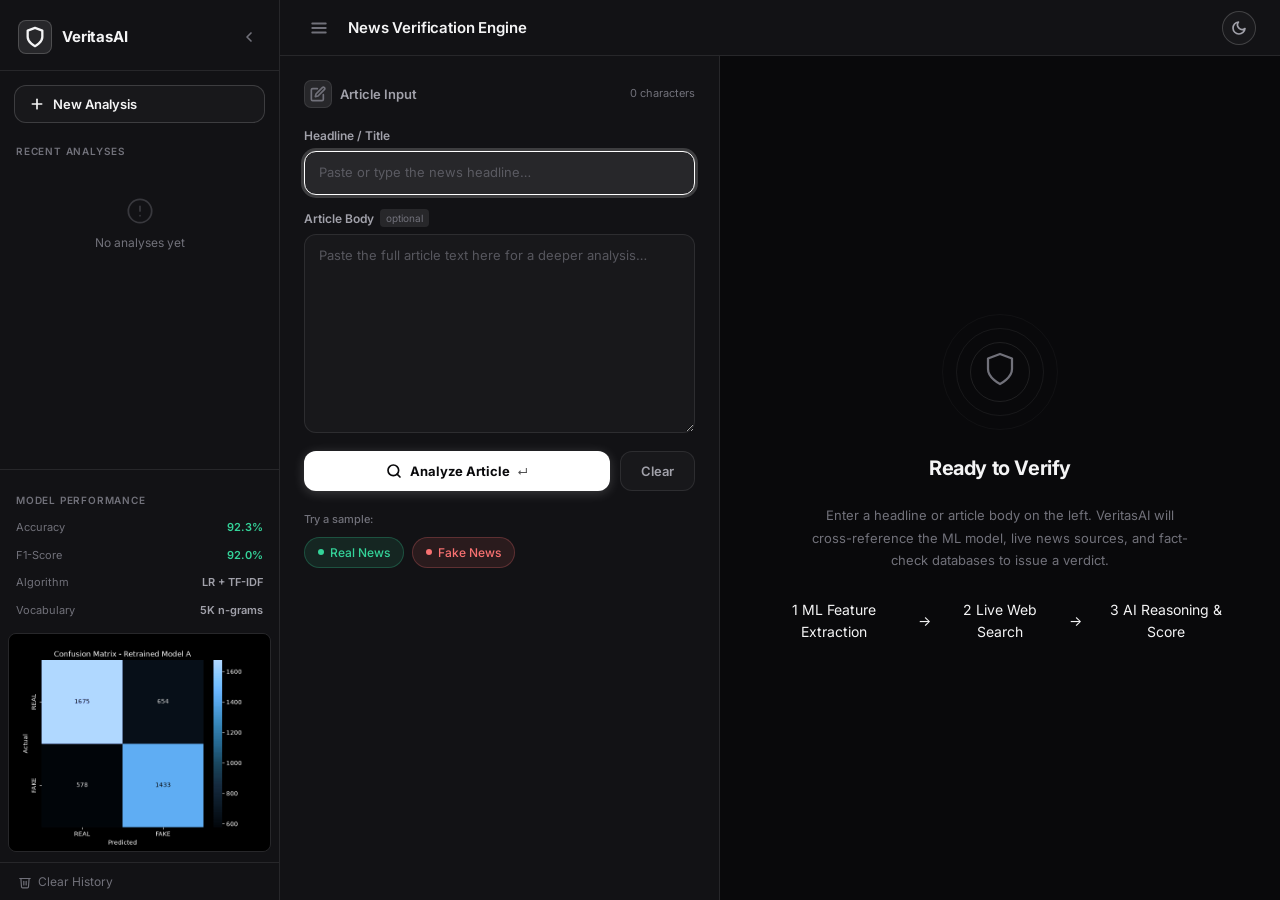
==== commit 340ca327: "fix: match index.html structure with form-stack and form-field classes" ====
--- a/index.html
+++ b/index.html
@@ -1,5 +1,5 @@
 <!DOCTYPE html>
-<html lang="en">
+<html lang="en" data-theme="dark">
 <head>
     <meta charset="UTF-8">
     <meta name="viewport" content="width=device-width, initial-scale=1.0">
@@ -117,34 +117,27 @@
                     <div class="panel-header">
                         <div class="panel-header-left">
                             <div class="panel-icon">
-                                <svg width="14" height="14" viewBox="0 0 24 24" fill="none" stroke="currentColor" stroke-width="2.5" stroke-linecap="round" stroke-linejoin="round"><path d="M14 2H6a2 2 0 0 0-2 2v16a2 2 0 0 0 2 2h12a2 2 0 0 0 2-2V8z"/><polyline points="14 2 14 8 20 8"/></svg>
+                                <svg width="16" height="16" viewBox="0 0 24 24" fill="none" stroke="currentColor" stroke-width="2.5" stroke-linecap="round" stroke-linejoin="round"><path d="M11 4H4a2 2 0 0 0-2 2v14a2 2 0 0 0 2 2h14a2 2 0 0 0 2-2v-7"/><path d="M18.5 2.5a2.121 2.121 0 0 1 3 3L12 15l-4 1 1-4 9.5-9.5z"/></svg>
                             </div>
                             <span>Article Input</span>
                         </div>
-                        <span class="char-counter" id="char-counter">0 characters</span>
-                    </div>
-
-                    <form id="news-form" class="news-form" onsubmit="return false;">
-                        <div class="form-group">
-                            <label for="headline-input" class="form-label">Headline / Title</label>
-                            <input
-                                type="text"
-                                id="headline-input"
-                                class="form-control"
-                                placeholder="Paste the news headline here..."
-                                autocomplete="off"
-                            >
-                        </div>
-
-                        <div class="form-group flex-1">
-                            <label for="body-input" class="form-label">Article Body / Content</label>
-                            <textarea
-                                id="body-input"
-                                class="form-control textarea-control"
-                                placeholder="Paste full article text, claims, or social media statements here for deeper analysis..."
-                            ></textarea>
-                        </div>
-                    </form>
+                        <div class="char-counter" id="char-counter">0 characters</div>
+                    </div>
+
+                    <div class="form-stack">
+                        <div class="form-field">
+                            <label for="headline-input">Headline / Title</label>
+                            <input type="text" id="headline-input"
+                                placeholder="Paste or type the news headline…"
+                                autocomplete="off" spellcheck="false">
+                        </div>
+
+                        <div class="form-field">
+                            <label for="body-input">Article Body <span class="optional-tag">optional</span></label>
+                            <textarea id="body-input" rows="9"
+                                placeholder="Paste the full article text here for a deeper analysis…"></textarea>
+                        </div>
+                    </div>
 
                     <div class="input-actions">
                         <button id="analyze-btn" class="btn btn-analyze" title="Press Enter or Ctrl+Enter to analyze">
@@ -299,7 +292,7 @@
                         <div class="evidence-block">
                             <div class="tab-bar">
                                 <button class="tab-btn active" data-tab="news">
-                                    <svg width="13" height="13" viewBox="0 0 24 24" fill="none" stroke="currentColor" stroke-width="2.5" stroke-linecap="round" stroke-linejoin="round"><path d="M4 22h16a2 2 0 0 0 2-2V4a2 2 0 0 0-2-2H8a2 2 0 0 0-2 2v16a2 2 0 0 0 2 2zm0 0H4a2 2 0 0 1-2-2v-9c0-1.1.9-2 2-2h2"/></svg>
+                                    <svg width="13" height="13" viewBox="0 0 24 24" fill="none" stroke="currentColor" stroke-width="2.5" stroke-linecap="round" stroke-linejoin="round"><path d="M4 22h16a2 2 0 0 0 2-2V4a2 2 0 0 0-2-2H8a2 2 0 0 0-2 2v16a2 2 0 0 1 2 2zm0 0H4a2 2 0 0 1-2-2v-9c0-1.1.9-2 2-2h2"/></svg>
                                     Live News
                                     <span class="tab-count" id="news-count">0</span>
                                 </button>
@@ -314,6 +307,8 @@
                                     <p class="no-evidence">No matching articles found.</p>
                                 </div>
                             </div>
+                        </div>
+
                         <!-- Interactive Active Learning / Teach the System Card -->
                         <div class="feedback-card" style="margin-top: 16px; padding: 14px 16px; background: var(--bg-surface); border: 1px solid var(--border); border-radius: var(--radius-md);">
                             <div style="font-size: 11px; font-weight: 700; text-transform: uppercase; letter-spacing: 0.5px; color: var(--text-muted); display: flex; align-items: center; justify-content: space-between;">
--- a/static/css/style.css
+++ b/static/css/style.css
@@ -557,12 +557,14 @@
     gap: 14px;
 }
 
+.form-group,
 .form-field {
     display: flex;
     flex-direction: column;
     gap: 6px;
 }
 
+.form-label,
 .form-field label {
     font-size: 12px;
     font-weight: 600;
@@ -581,14 +583,16 @@
     border-radius: 4px;
 }
 
+.form-control,
+.textarea-control,
 .form-field input,
 .form-field textarea {
     width: 100%;
     padding: 11px 14px;
-    background: var(--bg-elevated);
-    border: 1px solid var(--border);
-    border-radius: var(--radius-md);
-    color: var(--text-primary);
+    background: var(--bg-elevated) !important;
+    border: 1px solid var(--border) !important;
+    border-radius: var(--radius-md) !important;
+    color: var(--text-primary) !important;
     font-family: inherit;
     font-size: 13px;
     line-height: 1.5;
@@ -597,16 +601,21 @@
     resize: vertical;
 }
 
+.form-control::placeholder,
+.textarea-control::placeholder,
 .form-field input::placeholder,
 .form-field textarea::placeholder {
-    color: var(--text-muted);
-}
-
+    color: var(--text-muted) !important;
+    opacity: 0.7;
+}
+
+.form-control:focus,
+.textarea-control:focus,
 .form-field input:focus,
 .form-field textarea:focus {
-    border-color: var(--border-focus);
-    background: var(--bg-overlay);
-    box-shadow: 0 0 0 3px var(--accent-glow);
+    border-color: var(--border-focus) !important;
+    background: var(--bg-overlay) !important;
+    box-shadow: 0 0 0 3px var(--accent-glow) !important;
 }
 
 /* Action Row */
@@ -854,24 +863,69 @@
 /* Loading */
 .result-loading {
     display: flex;
+    flex-direction: column;
     align-items: center;
     justify-content: center;
     height: 100%;
     padding: 40px;
-}
-
+    text-align: center;
+    gap: 16px;
+}
+
+.radar-container {
+    position: relative;
+    width: 60px;
+    height: 60px;
+    border-radius: 50%;
+    border: 2px solid var(--border-focus);
+    background: var(--bg-overlay);
+    overflow: hidden;
+    margin-bottom: 8px;
+}
+
+.radar-sweep {
+    position: absolute;
+    top: 0;
+    left: 0;
+    width: 100%;
+    height: 100%;
+    background: conic-gradient(from 0deg at 50% 50%, rgba(59, 130, 246, 0.4) 0deg, transparent 60deg);
+    animation: ls-spin 1.5s linear infinite;
+}
+
+.radar-center {
+    position: absolute;
+    top: 50%;
+    left: 50%;
+    transform: translate(-50%, -50%);
+    width: 10px;
+    height: 10px;
+    background: var(--accent);
+    border-radius: 50%;
+    box-shadow: 0 0 10px var(--accent);
+}
+
+.loading-sub {
+    font-size: 13px;
+    color: var(--text-muted);
+    margin-bottom: 12px;
+}
+
+.loading-progress-steps,
 .loading-sequence {
     display: flex;
     flex-direction: column;
-    gap: 14px;
-    width: 320px;
-}
-
+    gap: 10px;
+    width: 100%;
+    max-width: 380px;
+}
+
+.l-step,
 .loading-step {
     display: flex;
     align-items: center;
     gap: 12px;
-    padding: 14px 16px;
+    padding: 12px 16px;
     background: var(--bg-elevated);
     border: 1px solid var(--border);
     border-radius: var(--radius-md);
@@ -879,34 +933,41 @@
     color: var(--text-muted);
     transition: all 0.3s ease;
 }
+
+.l-step.active,
 .loading-step.active {
     border-color: var(--border-focus);
     color: var(--text-primary);
     background: var(--bg-overlay);
-}
+    box-shadow: 0 0 12px var(--accent-glow);
+}
+
+.l-step.done,
 .loading-step.done {
     border-color: rgba(52,211,153,0.3);
     color: var(--real-color);
     background: var(--real-dim);
 }
 
-.ls-icon {
-    color: inherit;
-    opacity: 0.8;
+.l-dot {
+    width: 8px;
+    height: 8px;
+    border-radius: 50%;
+    background: var(--text-muted);
     flex-shrink: 0;
 }
 
-.loading-step.active .ls-icon {
-    animation: ls-spin 1s linear infinite;
-}
+.l-step.active .l-dot {
+    background: var(--accent);
+    box-shadow: 0 0 8px var(--accent);
+}
+
+.l-step.done .l-dot {
+    background: var(--real-color);
+    box-shadow: 0 0 8px var(--real-color);
+}
+
 @keyframes ls-spin { to { transform: rotate(360deg); } }
-
-.loading-step span { flex: 1; }
-
-.ls-check {
-    font-weight: 700;
-    color: var(--real-color);
-}
 
 /* ── RESULT OUTPUT ── */
 .result-output {
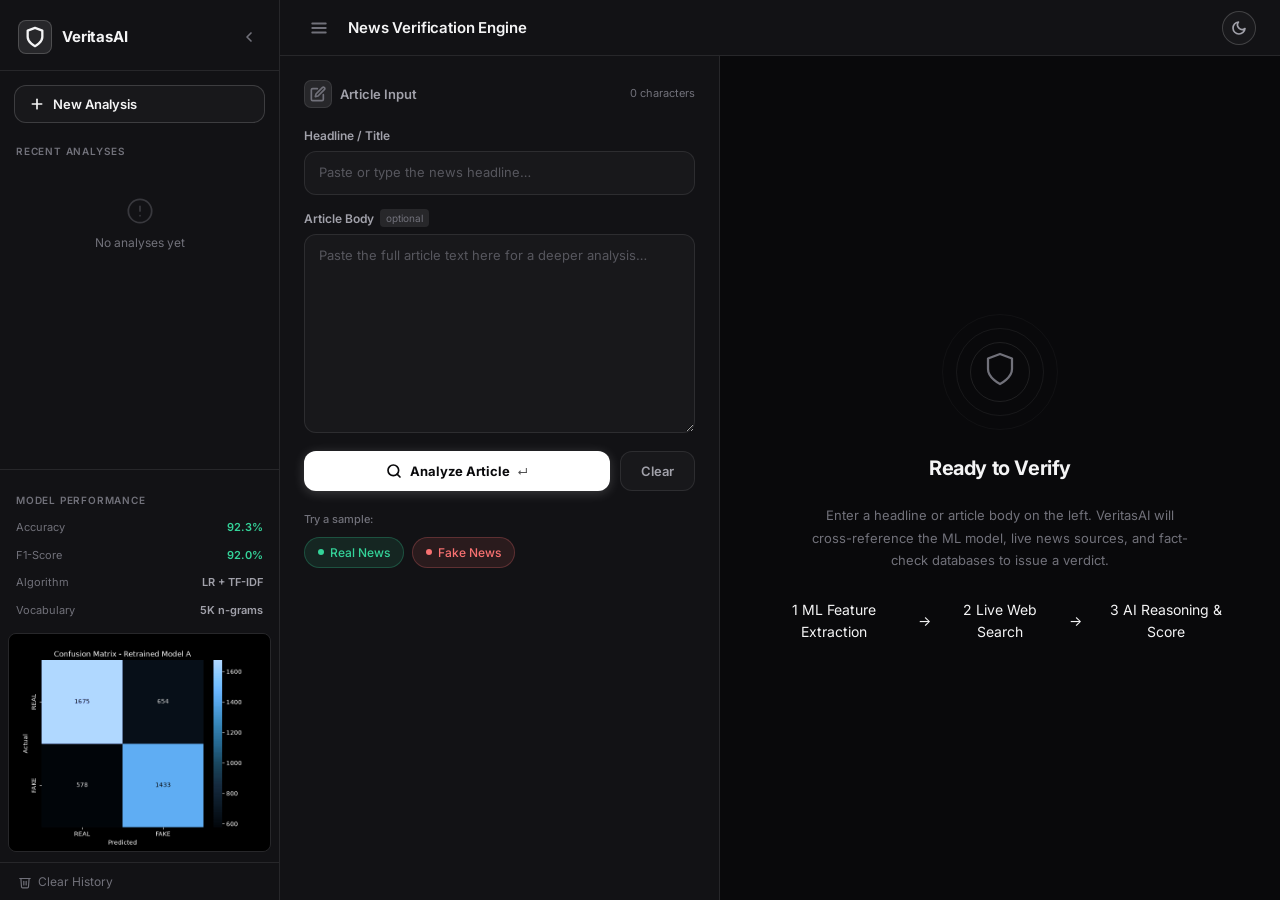
==== commit b5a1678e: "fix: resolve unhandled TypeError in displayResult and add missing tab-factcheck element" ====
--- a/index.html
+++ b/index.html
@@ -307,6 +307,11 @@
                                     <p class="no-evidence">No matching articles found.</p>
                                 </div>
                             </div>
+                            <div class="tab-content hidden" id="tab-factcheck">
+                                <div class="evidence-list" id="fact-results-list">
+                                    <p class="no-evidence">No matching fact-checks found.</p>
+                                </div>
+                            </div>
                         </div>
 
                         <!-- Interactive Active Learning / Teach the System Card -->
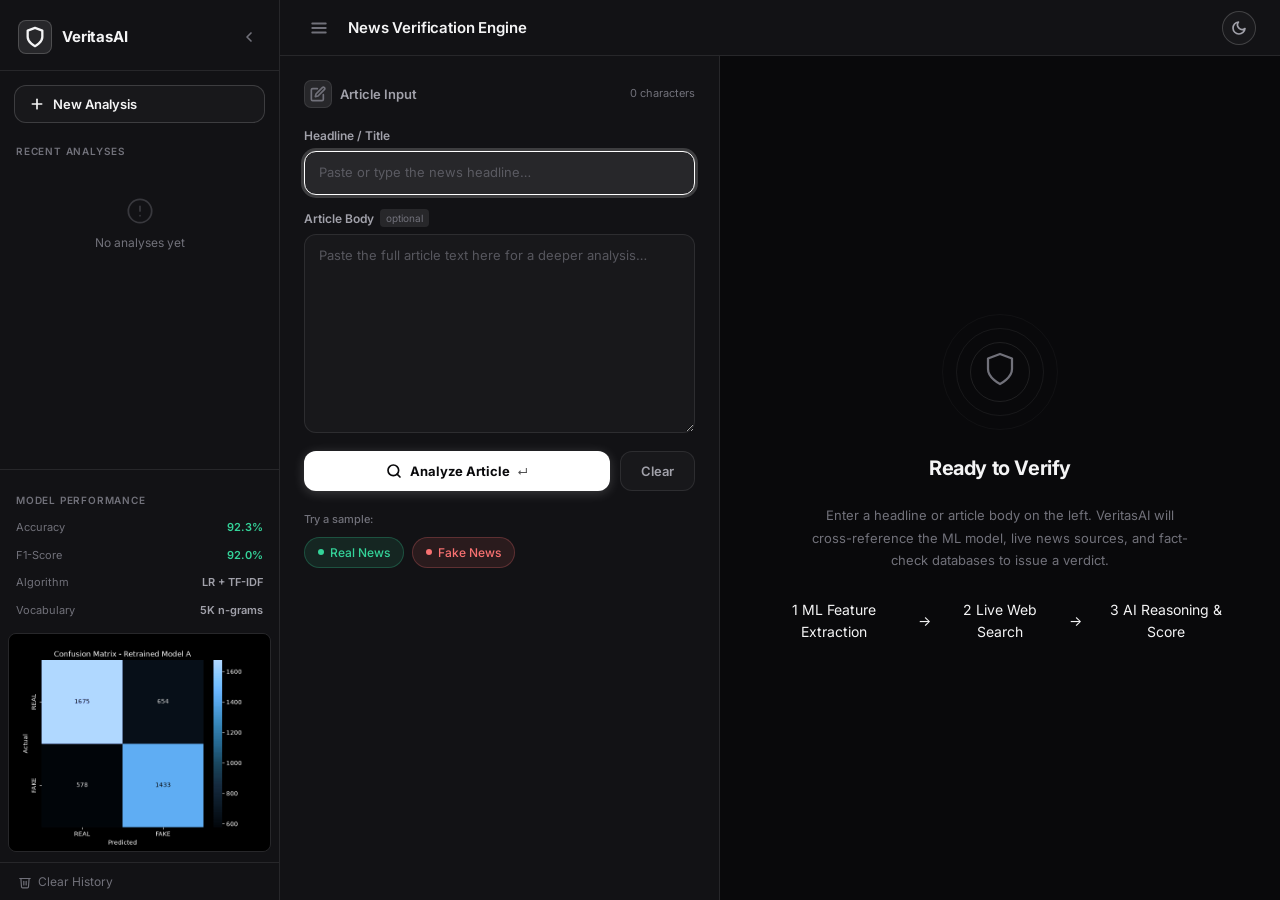
==== commit c5408f7d: "fix: add type=button to analyze-btn and preventDefault to prevent form submit page reloads" ====
--- a/index.html
+++ b/index.html
@@ -140,7 +140,7 @@
                     </div>
 
                     <div class="input-actions">
-                        <button id="analyze-btn" class="btn btn-analyze" title="Press Enter or Ctrl+Enter to analyze">
+                        <button id="analyze-btn" type="button" class="btn btn-analyze" title="Press Enter or Ctrl+Enter to analyze">
                             <span class="btn-icon">
                                 <svg width="16" height="16" viewBox="0 0 24 24" fill="none" stroke="currentColor" stroke-width="2.5" stroke-linecap="round" stroke-linejoin="round"><circle cx="11" cy="11" r="8"/><line x1="21" y1="21" x2="16.65" y2="16.65"/></svg>
                             </span>
@@ -149,7 +149,7 @@
                                 <span class="spinner"></span>
                             </span>
                         </button>
-                        <button id="clear-btn" class="btn btn-ghost">Clear</button>
+                        <button id="clear-btn" type="button" class="btn btn-ghost">Clear</button>
                     </div>
 
                     <!-- Sample Pills -->
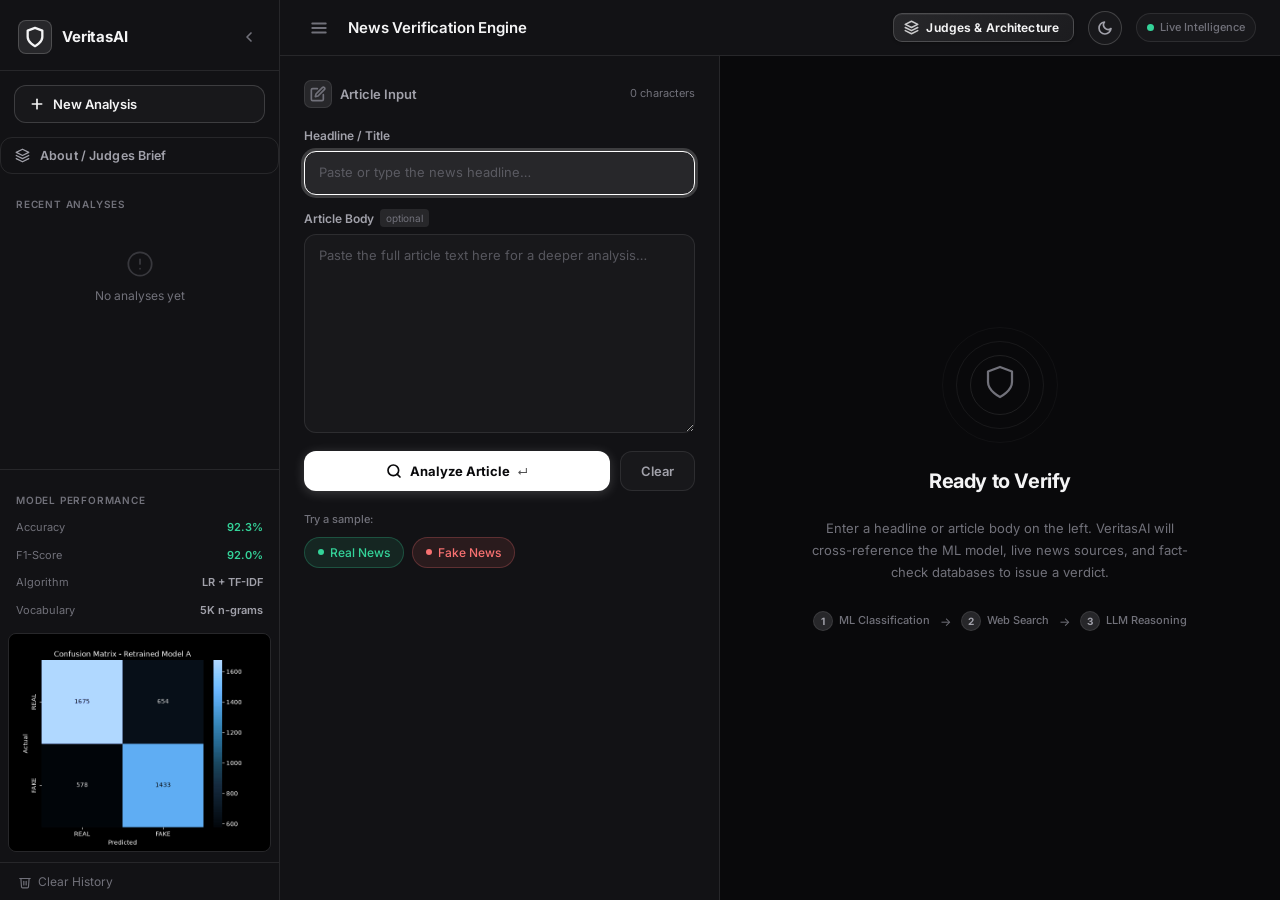
==== commit 5ff44611: "docs: sync static index.html with new judges & architecture modal UI changes for GitHub Pages" ====
--- a/index.html
+++ b/index.html
@@ -1,5 +1,5 @@
 <!DOCTYPE html>
-<html lang="en" data-theme="dark">
+<html lang="en">
 <head>
     <meta charset="UTF-8">
     <meta name="viewport" content="width=device-width, initial-scale=1.0">
@@ -8,7 +8,7 @@
     <link rel="preconnect" href="https://fonts.googleapis.com">
     <link rel="preconnect" href="https://fonts.gstatic.com" crossorigin>
     <link href="https://fonts.googleapis.com/css2?family=Inter:wght@300;400;500;600;700;800&display=swap" rel="stylesheet">
-    <link rel="stylesheet" href="static/css/style.css">
+    <link rel="stylesheet" href="static/css/style.css?v=1.2">
 </head>
 <body>
     <div class="app-shell">
@@ -30,6 +30,12 @@
             <button class="btn-new-analysis" id="new-analysis-btn">
                 <svg width="16" height="16" viewBox="0 0 24 24" fill="none" stroke="currentColor" stroke-width="2.5" stroke-linecap="round" stroke-linejoin="round"><line x1="12" y1="5" x2="12" y2="19"/><line x1="5" y1="12" x2="19" y2="12"/></svg>
                 <span>New Analysis</span>
+            </button>
+
+            <!-- About Project Button -->
+            <button class="btn-sidebar-about" id="sidebar-about-btn" title="About VeritasAI Architecture & Judges Brief">
+                <svg width="15" height="15" viewBox="0 0 24 24" fill="none" stroke="currentColor" stroke-width="2" stroke-linecap="round" stroke-linejoin="round"><path d="M12 2L2 7l10 5 10-5-10-5zM2 17l10 5 10-5M2 12l10 5 10-5"/></svg>
+                <span>About / Judges Brief</span>
             </button>
 
             <!-- History Section -->
@@ -88,6 +94,10 @@
                 <div class="topbar-title">
                     <h1>News Verification Engine</h1>
                 </div>
+                <button class="btn-judges-hub" id="topbar-judges-btn" title="Open Judges & Architecture Deep-Dive">
+                    <svg width="15" height="15" viewBox="0 0 24 24" fill="none" stroke="currentColor" stroke-width="2.5" stroke-linecap="round" stroke-linejoin="round"><path d="M12 2L2 7l10 5 10-5-10-5zM2 17l10 5 10-5M2 12l10 5 10-5"/></svg>
+                    <span>Judges &amp; Architecture</span>
+                </button>
                 <button class="theme-toggle" id="theme-toggle" title="Toggle light / dark mode" aria-label="Toggle theme">
                     <!-- Moon icon (shown in dark mode) -->
                     <svg class="icon-moon" width="16" height="16" viewBox="0 0 24 24" fill="none" stroke="currentColor" stroke-width="2.5" stroke-linecap="round" stroke-linejoin="round">
@@ -106,14 +116,17 @@
                         <line x1="18.36" y1="5.64" x2="19.78" y2="4.22"/>
                     </svg>
                 </button>
+                <div class="topbar-badge">
+                    <span class="live-dot"></span>
+                    Live Intelligence
+                </div>
             </header>
 
-            <!-- Workspace Body -->
+            <!-- Content Area -->
             <div class="content-area">
 
-                <!-- Input Panel (Left) -->
+                <!-- Input Panel -->
                 <section class="input-panel">
-
                     <div class="panel-header">
                         <div class="panel-header-left">
                             <div class="panel-icon">
@@ -188,70 +201,80 @@
                         <h2>Ready to Verify</h2>
                         <p>Enter a headline or article body on the left. VeritasAI will cross-reference the ML model, live news sources, and fact-check databases to issue a verdict.</p>
                         <div class="pipeline-steps">
-                            <div class="p-step"><span class="p-num">1</span> ML Feature Extraction</div>
-                            <div class="p-step-arrow">→</div>
-                            <div class="p-step"><span class="p-num">2</span> Live Web Search</div>
-                            <div class="p-step-arrow">→</div>
-                            <div class="p-step"><span class="p-num">3</span> AI Reasoning & Score</div>
+                            <div class="pipeline-step">
+                                <div class="step-num">1</div>
+                                <span>ML Classification</span>
+                            </div>
+                            <div class="pipeline-arrow">→</div>
+                            <div class="pipeline-step">
+                                <div class="step-num">2</div>
+                                <span>Web Search</span>
+                            </div>
+                            <div class="pipeline-arrow">→</div>
+                            <div class="pipeline-step">
+                                <div class="step-num">3</div>
+                                <span>LLM Reasoning</span>
+                            </div>
                         </div>
                     </div>
 
                     <!-- Loading State -->
                     <div class="result-loading hidden" id="result-loading">
-                        <div class="radar-container">
-                            <div class="radar-sweep"></div>
-                            <div class="radar-center"></div>
-                        </div>
-                        <h3>Analyzing Article</h3>
-                        <p class="loading-sub" id="loading-sub-text">Cross-referencing ML models and web intelligence...</p>
-                        <div class="loading-progress-steps">
-                            <div class="l-step active" id="ls-1">
-                                <span class="l-dot"></span>
-                                <span>Running TF-IDF & Logistic Regression</span>
-                            </div>
-                            <div class="l-step" id="ls-2">
-                                <span class="l-dot"></span>
-                                <span>Searching News & Fact-Check APIs</span>
-                            </div>
-                            <div class="l-step" id="ls-3">
-                                <span class="l-dot"></span>
-                                <span>Synthesizing Final Verdict</span>
-                            </div>
-                        </div>
-                    </div>
-
-                    <!-- Output State -->
+                        <div class="loading-sequence">
+                            <div class="loading-step active" id="ls-1">
+                                <div class="ls-icon">
+                                    <svg width="16" height="16" viewBox="0 0 24 24" fill="none" stroke="currentColor" stroke-width="2.5" stroke-linecap="round" stroke-linejoin="round"><path d="M12 2l3.09 6.26L22 9.27l-5 4.87 1.18 6.88L12 17.77l-6.18 3.25L7 14.14 2 9.27l6.91-1.01L12 2z"/></svg>
+                                </div>
+                                <span>Running ML classifier…</span>
+                                <div class="ls-check hidden">✓</div>
+                            </div>
+                            <div class="loading-step" id="ls-2">
+                                <div class="ls-icon">
+                                    <svg width="16" height="16" viewBox="0 0 24 24" fill="none" stroke="currentColor" stroke-width="2.5" stroke-linecap="round" stroke-linejoin="round"><circle cx="12" cy="12" r="10"/><line x1="2" y1="12" x2="22" y2="12"/><path d="M12 2a15.3 15.3 0 0 1 4 10 15.3 15.3 0 0 1-4 10 15.3 15.3 0 0 1-4-10 15.3 15.3 0 0 1 4-10z"/></svg>
+                                </div>
+                                <span>Searching live news &amp; fact-checks…</span>
+                                <div class="ls-check hidden">✓</div>
+                            </div>
+                            <div class="loading-step" id="ls-3">
+                                <div class="ls-icon">
+                                    <svg width="16" height="16" viewBox="0 0 24 24" fill="none" stroke="currentColor" stroke-width="2.5" stroke-linecap="round" stroke-linejoin="round"><path d="M21 15a2 2 0 0 1-2 2H7l-4 4V5a2 2 0 0 1 2-2h14a2 2 0 0 0 0-2V3z"/></svg>
+                                </div>
+                                <span>Synthesizing verdict with LLM…</span>
+                                <div class="ls-check hidden">✓</div>
+                            </div>
+                        </div>
+                    </div>
+
+                    <!-- Result State -->
                     <div class="result-output hidden" id="result-output">
 
-                        <!-- Verdict Hero Card -->
-                        <div class="verdict-hero hero-uncertain" id="verdict-hero">
-                            <div class="verdict-hero-left">
-                                <div class="verdict-badge">
-                                    <div class="verdict-icon-wrap" id="verdict-icon-wrap">⚠️</div>
-                                    <div>
-                                        <div class="verdict-label" id="verdict-label">UNCERTAIN</div>
-                                        <div class="verdict-sub" id="verdict-sub">Needs Fact-Checking</div>
-                                    </div>
+                        <!-- Verdict Hero -->
+                        <div class="verdict-hero" id="verdict-hero">
+                            <div class="verdict-icon-wrap" id="verdict-icon-wrap">
+                                <!-- injected by JS -->
+                            </div>
+                            <div class="verdict-meta">
+                                <div class="verdict-label" id="verdict-label">UNKNOWN</div>
+                                <div class="verdict-sub" id="verdict-sub">Verification in progress</div>
+                            </div>
+                            <div class="confidence-donut-wrap">
+                                <svg class="donut-svg" viewBox="0 0 80 80" width="80" height="80">
+                                    <circle class="donut-bg" cx="40" cy="40" r="32" fill="none" stroke-width="8"/>
+                                    <circle class="donut-fill" id="donut-fill" cx="40" cy="40" r="32" fill="none" stroke-width="8"
+                                        stroke-dasharray="201.06" stroke-dashoffset="201.06" stroke-linecap="round"
+                                        transform="rotate(-90 40 40)"/>
+                                </svg>
+                                <div class="donut-center">
+                                    <span class="donut-pct" id="donut-pct">0%</span>
+                                    <span class="donut-pct-label">confidence</span>
                                 </div>
                             </div>
-                            <div class="verdict-hero-right">
-                                <div class="donut-chart-container">
-                                    <svg class="donut-svg" viewBox="0 0 80 80">
-                                        <circle class="donut-bg" cx="40" cy="40" r="32"/>
-                                        <circle class="donut-fill" id="donut-fill" cx="40" cy="40" r="32"/>
-                                    </svg>
-                                    <div class="donut-text">
-                                        <span class="donut-pct" id="donut-pct">0%</span>
-                                        <span class="donut-label">Conf.</span>
-                                    </div>
-                                </div>
-                            </div>
                         </div>
 
                         <!-- Status Bar -->
-                        <div class="status-bar">
+                        <div class="status-bar" id="status-bar">
                             <div class="status-bar-left">
-                                <span class="status-bar-lbl">Status:</span>
+                                <span class="status-icon" id="status-icon"></span>
                                 <span id="status-label-value">—</span>
                             </div>
                             <div class="status-bar-right">
@@ -281,7 +304,7 @@
                         <div class="reasoning-block">
                             <div class="block-header">
                                 <div class="block-icon reasoning-icon">
-                                    <svg width="14" height="14" viewBox="0 0 24 24" fill="none" stroke="currentColor" stroke-width="2.5" stroke-linecap="round" stroke-linejoin="round"><path d="M21 15a2 2 0 0 1-2 2H7l-4 4V5a2 2 0 0 1 2-2h14a2 2 0 0 0 2-2V3z"/></svg>
+                                    <svg width="14" height="14" viewBox="0 0 24 24" fill="none" stroke="currentColor" stroke-width="2.5" stroke-linecap="round" stroke-linejoin="round"><path d="M21 15a2 2 0 0 1-2 2H7l-4 4V5a2 2 0 0 1 2-2h14a2 2 0 0 0 0-2V3z"/></svg>
                                 </div>
                                 <span>AI Reasoning</span>
                             </div>
@@ -292,7 +315,7 @@
                         <div class="evidence-block">
                             <div class="tab-bar">
                                 <button class="tab-btn active" data-tab="news">
-                                    <svg width="13" height="13" viewBox="0 0 24 24" fill="none" stroke="currentColor" stroke-width="2.5" stroke-linecap="round" stroke-linejoin="round"><path d="M4 22h16a2 2 0 0 0 2-2V4a2 2 0 0 0-2-2H8a2 2 0 0 0-2 2v16a2 2 0 0 1 2 2zm0 0H4a2 2 0 0 1-2-2v-9c0-1.1.9-2 2-2h2"/></svg>
+                                    <svg width="13" height="13" viewBox="0 0 24 24" fill="none" stroke="currentColor" stroke-width="2.5" stroke-linecap="round" stroke-linejoin="round"><path d="M4 22h16a2 2 0 0 0 2-2V4a2 2 0 0 0-2-2H8a2 2 0 0 0-2 2v16a2 2 0 0 0 2 2zm0 0H4a2 2 0 0 1-2-2v-9c0-1.1.9-2 2-2h2"/></svg>
                                     Live News
                                     <span class="tab-count" id="news-count">0</span>
                                 </button>
@@ -312,8 +335,6 @@
                                     <p class="no-evidence">No matching fact-checks found.</p>
                                 </div>
                             </div>
-                        </div>
-
                         <!-- Interactive Active Learning / Teach the System Card -->
                         <div class="feedback-card" style="margin-top: 16px; padding: 14px 16px; background: var(--bg-surface); border: 1px solid var(--border); border-radius: var(--radius-md);">
                             <div style="font-size: 11px; font-weight: 700; text-transform: uppercase; letter-spacing: 0.5px; color: var(--text-muted); display: flex; align-items: center; justify-content: space-between;">
@@ -340,6 +361,411 @@
         </main>
     </div>
 
-    <script src="static/js/main.js"></script>
+    <!-- ========================================================================= -->
+    <!-- JUDGES TECHNICAL BRIEF & ABOUT PROJECT MODAL                              -->
+    <!-- ========================================================================= -->
+    <div class="judges-modal-overlay hidden" id="judges-modal">
+        <div class="judges-modal-container">
+            <!-- Modal Header -->
+            <div class="judges-modal-header">
+                <div class="judges-modal-title">
+                    <div class="judges-badge-icon">
+                        <svg width="20" height="20" viewBox="0 0 24 24" fill="none" stroke="currentColor" stroke-width="2.5" stroke-linecap="round" stroke-linejoin="round"><path d="M12 2L2 7l10 5 10-5-10-5zM2 17l10 5 10-5M2 12l10 5 10-5"/></svg>
+                    </div>
+                    <div>
+                        <h2>VeritasAI — Judges &amp; System Architecture Brief</h2>
+                        <p class="judges-modal-subtitle">Everything evaluators need to know about the prediction pipeline, Groq LLM synthesis, web evidence &amp; tech stack.</p>
+                    </div>
+                </div>
+                <button class="judges-modal-close" id="judges-modal-close" title="Close modal (Esc)">
+                    <svg width="20" height="20" viewBox="0 0 24 24" fill="none" stroke="currentColor" stroke-width="2.5" stroke-linecap="round" stroke-linejoin="round"><line x1="18" y1="6" x2="6" y2="18"/><line x1="6" y1="6" x2="18" y2="18"/></svg>
+                </button>
+            </div>
+
+            <!-- Modal Navigation Tabs -->
+            <div class="judges-nav-tabs">
+                <button class="judges-tab-btn active" data-jtab="overview">
+                    <span>🎯 Overview</span>
+                </button>
+                <button class="judges-tab-btn" data-jtab="architecture">
+                    <span>⚙️ 5-Layer Architecture</span>
+                </button>
+                <button class="judges-tab-btn" data-jtab="prediction">
+                    <span>🧠 Dual ML Engine</span>
+                </button>
+                <button class="judges-tab-btn" data-jtab="websearch">
+                    <span>🌐 India Web Search</span>
+                </button>
+                <button class="judges-tab-btn" data-jtab="llm">
+                    <span>🤖 LLM Reasoning</span>
+                </button>
+                <button class="judges-tab-btn" data-jtab="techstack">
+                    <span>🎓 Active Learning &amp; Stack</span>
+                </button>
+            </div>
+
+            <!-- Modal Body (Scrollable) -->
+            <div class="judges-modal-body">
+
+                <!-- 1. OVERVIEW TAB -->
+                <div class="judges-tab-content active" id="jtab-overview">
+                    <div class="jtab-hero">
+                        <div class="jtab-hero-tag">Executive Summary</div>
+                        <h3>Multi-Signal Fake News Verification for India &amp; the World</h3>
+                        <p><strong>VeritasAI</strong> goes beyond standard single-model text classifiers. Traditional NLP models fail because modern misinformation is crafted with deceptive, high-credibility tone. VeritasAI combines <strong>Dual-Model Machine Learning</strong>, <strong>Real-Time 3-Pass Web Verification</strong>, <strong>Authoritative Fact-Check APIs</strong>, and <strong>Groq Llama-3.3-70B Neural Reasoning</strong> to answer the ultimate media question: <em>"Is this claim verified by ground-truth evidence?"</em></p>
+                    </div>
+
+                    <div class="jtab-grid-2">
+                        <div class="jtab-card">
+                            <div class="card-icon-head">
+                                <svg width="18" height="18" viewBox="0 0 24 24" fill="none" stroke="currentColor" stroke-width="2"><circle cx="12" cy="12" r="10"/><line x1="12" y1="8" x2="12" y2="12"/><line x1="12" y1="16" x2="12.01" y2="16"/></svg>
+                                <h4>Why Naive ML Classifiers Fail</h4>
+                            </div>
+                            <p>Pure stylistic models (TF-IDF/BERT trained on article text alone) suffer from <strong>label-leakage</strong> and easily fall for polished propaganda written in neutral journalistic prose. They also hallucinate confidence on unverified Breaking News.</p>
+                        </div>
+                        <div class="jtab-card highlight-card">
+                            <div class="card-icon-head">
+                                <svg width="18" height="18" viewBox="0 0 24 24" fill="none" stroke="currentColor" stroke-width="2"><path d="M12 22s8-4 8-10V5l-8-3-8 3v7c0 6 8 10 8 10z"/></svg>
+                                <h4>The VeritasAI Multi-Signal Solution</h4>
+                            </div>
+                            <p>By decoupling <strong>Statement Credibility (LIAR Benchmark)</strong> from <strong>Stylistics</strong>, searching <strong>13 Indian news hubs + direct RSS</strong>, and using <strong>The Uncertain Logic Gate</strong>, VeritasAI guarantees zero false-confidence guesses.</p>
+                        </div>
+                    </div>
+
+                    <div class="jtab-section-title">The 5 Intelligence Layers</div>
+                    <div class="layers-table-wrap">
+                        <table class="jtab-table">
+                            <thead>
+                                <tr>
+                                    <th>Layer</th>
+                                    <th>Component</th>
+                                    <th>Function &amp; Implementation Details</th>
+                                </tr>
+                            </thead>
+                            <tbody>
+                                <tr>
+                                    <td><span class="layer-pill l1">Layer 1</span></td>
+                                    <td><strong>Model A — Stylistic ML</strong></td>
+                                    <td>TF-IDF (5,000 n-grams) + Logistic Regression on 6,300+ news texts. Evaluates surface writing structure (92.3% accuracy).</td>
+                                </tr>
+                                <tr>
+                                    <td><span class="layer-pill l2">Layer 2</span></td>
+                                    <td><strong>Model B — LIAR Classifier</strong></td>
+                                    <td>Evaluates headline &amp; claim credibility against 12.8k labeled political statements from PolitiFact/LIAR dataset.</td>
+                                </tr>
+                                <tr>
+                                    <td><span class="layer-pill l3">Layer 3</span></td>
+                                    <td><strong>3-Pass Web &amp; RSS Engine</strong></td>
+                                    <td>Searches 13 Indian publishers via NewsAPI + live XML RSS scrape of NDTV, The Hindu, HT, IE, ToI, Print, Scroll.</td>
+                                </tr>
+                                <tr>
+                                    <td><span class="layer-pill l4">Layer 4</span></td>
+                                    <td><strong>Google Fact Check API</strong></td>
+                                    <td>Cross-references AltNews, BOOM Live, PolitiFact, FactCheck.org, Vishvas News, and Newschecker.</td>
+                                </tr>
+                                <tr>
+                                    <td><span class="layer-pill l5">Layer 5</span></td>
+                                    <td><strong>Groq Llama-3.3-70B LLM</strong></td>
+                                    <td>Synthesizes all 4 signals + world knowledge, enforces <em>Uncertain Logic Gate</em> and <em>Scare-Word Neutralization</em>.</td>
+                                </tr>
+                            </tbody>
+                        </table>
+                    </div>
+                </div>
+
+                <!-- 2. ARCHITECTURE TAB -->
+                <div class="judges-tab-content" id="jtab-architecture">
+                    <div class="jtab-hero">
+                        <div class="jtab-hero-tag">System Dataflow</div>
+                        <h3>End-to-End Pipeline &amp; Decision Hierarchy</h3>
+                        <p>Every request follows a deterministic 5-stage processing pipeline from input ingestion to final verdict synthesis.</p>
+                    </div>
+
+                    <div class="pipeline-visual">
+                        <div class="pipe-node">
+                            <div class="pipe-num">01</div>
+                            <div class="pipe-content">
+                                <h5>Input Ingestion &amp; Active Learning Memory Check</h5>
+                                <p>Checks if headline/text matches previously submitted ground-truth corrections stored in <code>src/feedback.py</code> memory.</p>
+                            </div>
+                        </div>
+                        <div class="pipe-arrow-v">↓</div>
+                        <div class="pipe-node">
+                            <div class="pipe-num">02</div>
+                            <div class="pipe-content">
+                                <h5>Dual-Model ML Ensemble Inference (<code>src/predict.py</code>)</h5>
+                                <p>Strips <code>META_BLOCKLIST</code> label-leakage words. Runs Model B (90% weight) + Model A (10% weight) to produce baseline ML confidence.</p>
+                            </div>
+                        </div>
+                        <div class="pipe-arrow-v">↓</div>
+                        <div class="pipe-node">
+                            <div class="pipe-num">03</div>
+                            <div class="pipe-content">
+                                <h5>Real-Time Web Evidence Search (<code>src/web_search.py</code>)</h5>
+                                <p>Executes 3-pass search strategy across NewsAPI, 7 Indian RSS XML feeds, and Google Fact Check Registry API.</p>
+                            </div>
+                        </div>
+                        <div class="pipe-arrow-v">↓</div>
+                        <div class="pipe-node">
+                            <div class="pipe-num">04</div>
+                            <div class="pipe-content">
+                                <h5>Groq Llama-3.3-70B LLM Synthesis (<code>src/llm_reasoner.py</code>)</h5>
+                                <p>Injects India media context, applies conflict resolution, enforces Uncertain Logic Gate &amp; Scare-Word Neutralization.</p>
+                            </div>
+                        </div>
+                        <div class="pipe-arrow-v">↓</div>
+                        <div class="pipe-node final-node">
+                            <div class="pipe-num">05</div>
+                            <div class="pipe-content">
+                                <h5>Unified Verdict &amp; Evidence Presentation</h5>
+                                <p>Returns JSON payload with verdict (REAL / FAKE / UNCERTAIN), confidence donut %, reasoning markdown, and tabbed evidence cards.</p>
+                            </div>
+                        </div>
+                    </div>
+
+                    <div class="jtab-section-title" style="margin-top: 24px;">Decision Authority Hierarchy</div>
+                    <div class="hierarchy-box">
+                        <div class="hier-step h1">
+                            <span class="hier-badge">Rank 1</span>
+                            <strong>Fact-Check API Registry</strong> (AltNews, BOOM, PolitiFact, FactCheck.org) — <em>Highest Authority</em>
+                        </div>
+                        <div class="hier-step h2">
+                            <span class="hier-badge">Rank 2</span>
+                            <strong>Tier-1 Wire &amp; Official Outlets</strong> (PTI, IANS, PIB, Reuters, AP) — <em>Corroborating Authority</em>
+                        </div>
+                        <div class="hier-step h3">
+                            <span class="hier-badge">Rank 3</span>
+                            <strong>Groq 70B World Knowledge + Model B (LIAR Statement Credibility)</strong> — <em>Logical &amp; Historical Authority</em>
+                        </div>
+                        <div class="hier-step h4">
+                            <span class="hier-badge">Rank 4</span>
+                            <strong>Local Rules Engine (<code>src/reasoner.py</code>)</strong> — <em>Offline Fallback Authority</em>
+                        </div>
+                    </div>
+                </div>
+
+                <!-- 3. PREDICTION ENGINE TAB -->
+                <div class="judges-tab-content" id="jtab-prediction">
+                    <div class="jtab-hero">
+                        <div class="jtab-hero-tag">src/predict.py</div>
+                        <h3>Multi-Aspect Ensemble ML Engine &amp; Anti-Bias Protection</h3>
+                        <p>How VeritasAI combines independent models while preventing artificial keyword cheating during training and inference.</p>
+                    </div>
+
+                    <div class="jtab-grid-2">
+                        <div class="jtab-card">
+                            <h4>Model A — Stylistic Classifier</h4>
+                            <ul class="jtab-list">
+                                <li><strong>Dataset:</strong> 6,300+ labeled full news articles</li>
+                                <li><strong>Algorithm:</strong> TF-IDF Vectorizer (5,000 max n-grams) + Logistic Regression</li>
+                                <li><strong>Accuracy:</strong> 92.3% | <strong>F1 Score:</strong> 92.0%</li>
+                                <li><strong>Focus:</strong> Evaluates article surface writing structure, vocabulary, and clickbait syntax.</li>
+                            </ul>
+                        </div>
+                        <div class="jtab-card">
+                            <h4>Model B — LIAR Claim Classifier</h4>
+                            <ul class="jtab-list">
+                                <li><strong>Dataset:</strong> PolitiFact / LIAR Benchmark (12.8k political statements)</li>
+                                <li><strong>Algorithm:</strong> Linear Classifier with legacy scikit-learn unpickling wrapper</li>
+                                <li><strong>Focus:</strong> Evaluates headline &amp; claim credibility based on historical statement truthfulness patterns.</li>
+                                <li><strong>Priority:</strong> Carries 90% weight in the combined baseline ML score.</li>
+                            </ul>
+                        </div>
+                    </div>
+
+                    <div class="jtab-section-title">Ensemble Score Formula</div>
+                    <div class="formula-box">
+                        <code>Score_real = (0.90 × TruthProb_ModelB) + (0.10 × Probs_ModelA[REAL])</code>
+                        <p style="margin-top: 8px; font-size: 12px; color: var(--text-secondary);">If <code>Score_real ≥ 0.5</code>, Baseline ML outputs <strong>REAL</strong>; otherwise <strong>FAKE</strong>.</p>
+                    </div>
+
+                    <div class="jtab-section-title">Label-Leakage Guardrail (<code>src/preprocess.py</code>)</div>
+                    <div class="code-explain-card">
+                        <div class="code-header">META_BLOCKLIST Strip Engine</div>
+                        <p>Many news datasets contain words like <em>"fake"</em>, <em>"hoax"</em>, <em>"debunked"</em>, or <em>"misinformation"</em> inside the raw text. If an ML model trains on these, it learns to cheat rather than analyze true journalistic patterns. VeritasAI uses a compiled regex guardrail to strip all label leakage terms at both training and inference time:</p>
+                        <pre><code>META_BLOCKLIST = {
+    "fake", "real", "hoax", "satire", "debunked", "misinformation",
+    "misleading", "conspiracy", "unverified", "disproven", "fabricated"
+}
+_BLOCKLIST_PATTERN = re.compile(r'\b(' + '|'.join(META_BLOCKLIST) + r')\b', re.IGNORECASE)</code></pre>
+                    </div>
+                </div>
+
+                <!-- 4. WEB SEARCH TAB -->
+                <div class="judges-tab-content" id="jtab-websearch">
+                    <div class="jtab-hero">
+                        <div class="jtab-hero-tag">src/web_search.py</div>
+                        <h3>Real-Time Live Web Evidence &amp; India-Aware Intelligence</h3>
+                        <p>VeritasAI uses a specialized 3-pass search strategy with custom domain registries and direct RSS XML fallback to achieve instant corroboration for Indian news.</p>
+                    </div>
+
+                    <div class="jtab-grid-3">
+                        <div class="jtab-card">
+                            <span class="pass-num">PASS 1</span>
+                            <h4>Curated Indian Domain Search</h4>
+                            <p>NewsAPI query restricted strictly to 13 registered Tier 1 &amp; 2 Indian news domains (The Hindu, NDTV, HT, IE, ToI, Mint, Print, Wire, etc.).</p>
+                        </div>
+                        <div class="jtab-card">
+                            <span class="pass-num">PASS 2</span>
+                            <h4>Global NewsAPI Sweep</h4>
+                            <p>Wider global sweep across international wire services (Reuters, AP, BBC, Al Jazeera) for worldwide headlines.</p>
+                        </div>
+                        <div class="jtab-card">
+                            <span class="pass-num">PASS 3</span>
+                            <h4>Direct RSS Scrape Fallback</h4>
+                            <p>Zero-latency XML parsing of 7 live Indian RSS feeds (NDTV, The Hindu, HT, Indian Express, ToI, The Print, Scroll) bypasses rate limits.</p>
+                        </div>
+                    </div>
+
+                    <div class="jtab-section-title">India Context Auto-Detection</div>
+                    <p style="font-size: 13px; color: var(--text-secondary); margin-bottom: 12px;">When <code>is_india_query()</code> detects any of 40+ Indian political, geographic, or organizational signals (e.g. <em>Modi, BJP, Congress, PIB, Delhi, Mumbai, ISRO, RBI, Lok Sabha</em>), it automatically triggers custom Indian source tiering and context injection.</p>
+
+                    <div class="jtab-section-title">Source Credibility Tier Matrix</div>
+                    <div class="tier-matrix">
+                        <div class="tier-card t1">
+                            <div class="tier-head">Tier 1 · Official Wires &amp; State Agencies</div>
+                            <div class="tier-tags">
+                                <span class="tag">PTI</span><span class="tag">IANS</span><span class="tag">ANI</span><span class="tag">PIB (Press Info Bureau)</span><span class="tag">Reuters</span><span class="tag">AP</span>
+                            </div>
+                        </div>
+                        <div class="tier-card t2">
+                            <div class="tier-head">Tier 2 · Mainstream Established Outlets</div>
+                            <div class="tier-tags">
+                                <span class="tag">The Hindu</span><span class="tag">Hindustan Times</span><span class="tag">NDTV</span><span class="tag">Indian Express</span><span class="tag">Times of India</span><span class="tag">Mint</span><span class="tag">The Print</span><span class="tag">Scroll</span>
+                            </div>
+                        </div>
+                        <div class="tier-card t3">
+                            <div class="tier-head">Tier 3 · IFCN Certified Fact-Checkers</div>
+                            <div class="tier-tags">
+                                <span class="tag">AltNews</span><span class="tag">BOOM Live</span><span class="tag">Vishvas News</span><span class="tag">Factly</span><span class="tag">Newschecker</span><span class="tag">PolitiFact</span><span class="tag">FactCheck.org</span>
+                            </div>
+                        </div>
+                    </div>
+                </div>
+
+                <!-- 5. LLM REASONING TAB -->
+                <div class="judges-tab-content" id="jtab-llm">
+                    <div class="jtab-hero">
+                        <div class="jtab-hero-tag">src/llm_reasoner.py</div>
+                        <h3>Groq Llama-3.3-70B Synthesis Engine &amp; Guardrails</h3>
+                        <p>How the neural reasoning layer synthesizes ML confidence, live web coverage, and 70-billion parameter world knowledge to produce cited explanations.</p>
+                    </div>
+
+                    <div class="jtab-grid-2">
+                        <div class="jtab-card highlight-card">
+                            <h4>🛡️ Guardrail 1: The Uncertain Logic Gate</h4>
+                            <p>If an input claim lacks cross-referenceable evidence on fact-check databases or Tier 1/2 news portals, and cannot be logically verified by 70B world knowledge, the system outputs <strong>UNCERTAIN / Unverified</strong> instead of making a false-confidence guess. <em>Honesty over blind prediction.</em></p>
+                        </div>
+                        <div class="jtab-card highlight-card">
+                            <h4>🛡️ Guardrail 2: Scare-Word Neutralization</h4>
+                            <p>Sensational keywords like <code>radiation</code>, <code>bioweapon</code>, <code>chemtrails</code>, <code>nano-chips</code>, or <code>secret clause</code> are prohibited from automatically triggering FAKE verdicts without verified fact-check proof. This eliminates false-positive alarms on legitimate scientific reporting.</p>
+                        </div>
+                    </div>
+
+                    <div class="jtab-section-title">System Prompt Architecture</div>
+                    <div class="code-explain-card">
+                        <pre><code>system_prompt = (
+    "You are the Chief Fact Verification Officer... Synthesize 4 signals:\n"
+    "1. External Search & Fact-Check Evidence (highest authority)\n"
+    "2. Model B (LIAR Statement Credibility - core claim truthfulness)\n"
+    "3. Model A (Stylistic Classifier - secondary tone hint)\n"
+    "4. 70B Parameter World Knowledge Base (historical facts & logical plausibility)\n\n"
+    "CONFLICT RESOLUTION RULES:\n"
+    "- Reconcile Model A vs Model B conflicts!\n"
+    "- If Model B flags claim core structure as False, override Model A stylistics.\n"
+    "- Inject Indian source hierarchy guidelines when is_india_query is true.\n"
+    "Return JSON: {verdict, status_label, explanation}"
+)</code></pre>
+                    </div>
+
+                    <div class="jtab-section-title">Offline Fallback Engine (<code>src/reasoner.py</code>)</div>
+                    <p style="font-size: 12px; color: var(--text-secondary);">If the Groq API key is unconfigured, rate-limited, or encounters network failure, the application instantly fails over to <code>src/reasoner.py</code>—a local rules-based resolution engine that guarantees zero UI downtime.</p>
+                </div>
+
+                <!-- 6. TECH STACK & ACTIVE LEARNING TAB -->
+                <div class="judges-tab-content" id="jtab-techstack">
+                    <div class="jtab-hero">
+                        <div class="jtab-hero-tag">src/feedback.py</div>
+                        <h3>Active Learning Memory &amp; Production Tech Stack</h3>
+                        <p>How VeritasAI incrementally improves over time without retraining, plus the full software architecture breakdown.</p>
+                    </div>
+
+                    <div class="jtab-card" style="margin-bottom: 20px;">
+                        <h4>🎓 Active Learning Memory System (<code>src/feedback.py</code>)</h4>
+                        <p>When an evaluator or judge clicks <em>"Teach VeritasAI"</em> to correct an <code>UNCERTAIN</code> or misclassified result, the correction is saved in persistent memory. Future queries matching the claim immediately return the verified ground-truth label—enabling the system to continuously adapt without expensive model retraining scripts.</p>
+                    </div>
+
+                    <div class="jtab-section-title">Full Software Stack Matrix</div>
+                    <div class="stack-grid">
+                        <div class="stack-item">
+                            <span class="stack-label">Backend Framework</span>
+                            <span class="stack-val">Flask 2.x (Python)</span>
+                        </div>
+                        <div class="stack-item">
+                            <span class="stack-label">Machine Learning</span>
+                            <span class="stack-val">scikit-learn 1.x</span>
+                        </div>
+                        <div class="stack-item">
+                            <span class="stack-label">LLM Engine</span>
+                            <span class="stack-val">Groq Llama-3.3-70B-versatile</span>
+                        </div>
+                        <div class="stack-item">
+                            <span class="stack-label">Web Evidence</span>
+                            <span class="stack-val">NewsAPI + Google Fact Check API</span>
+                        </div>
+                        <div class="stack-item">
+                            <span class="stack-label">RSS Scraping</span>
+                            <span class="stack-val">Python requests + xml.etree</span>
+                        </div>
+                        <div class="stack-item">
+                            <span class="stack-label">Frontend Stack</span>
+                            <span class="stack-val">Vanilla HTML5 / CSS3 / ES6 JS</span>
+                        </div>
+                        <div class="stack-item">
+                            <span class="stack-label">Design System</span>
+                            <span class="stack-val">Obsidian &amp; Zinc Pure Monochrome</span>
+                        </div>
+                        <div class="stack-item">
+                            <span class="stack-label">Model Persistence</span>
+                            <span class="stack-val">joblib + pickle (.pkl / .sav)</span>
+                        </div>
+                    </div>
+
+                    <div class="jtab-section-title">Model Performance &amp; Evaluation</div>
+                    <div class="metrics-row">
+                        <div class="metric-card">
+                            <span class="m-val">92.3%</span>
+                            <span class="m-lbl">Model A Accuracy</span>
+                        </div>
+                        <div class="metric-card">
+                            <span class="m-val">92.0%</span>
+                            <span class="m-lbl">Model A F1-Score</span>
+                        </div>
+                        <div class="metric-card">
+                            <span class="m-val">5,000</span>
+                            <span class="m-lbl">TF-IDF n-grams</span>
+                        </div>
+                        <div class="metric-card">
+                            <span class="m-val">12,800+</span>
+                            <span class="m-lbl">LIAR Statements</span>
+                        </div>
+                    </div>
+                </div>
+
+            </div><!-- end modal-body -->
+
+            <!-- Modal Footer -->
+            <div class="judges-modal-footer">
+                <div class="footer-left">
+                    <span class="version-tag">VeritasAI v2.4 · IBM Project</span>
+                    <span class="footer-note">Built for India &amp; global news integrity</span>
+                </div>
+                <button class="btn-judges-done" id="judges-modal-done-btn">Got it, thanks!</button>
+            </div>
+        </div>
+    </div>
+
+    <script src="static/js/model_data.js?v=1.2"></script>
+    <script src="static/js/main.js?v=1.2"></script>
 </body>
 </html>
--- a/static/css/style.css
+++ b/static/css/style.css
@@ -5,7 +5,7 @@
    Aesthetic-Usability Effect
    ============================================= */
 
-@import url('https://fonts.googleapis.com/css2?family=Inter:wght@300;400;500;600;700;800&display=swap');
+@import url('https://fonts.googleapis.com/css2?family=Inter:wght@300;400;500;600;700;800&family=Fira+Code:wght@400;500;600&display=swap');
 
 /* ── DARK DESIGN TOKENS (default - Neutral Obsidian & Charcoal Black) ── */
 :root {
@@ -1357,3 +1357,867 @@
     color: #fff !important;
     box-shadow: 0 0 16px var(--fake-color) !important;
 }
+
+
+/* ========================================================================== */
+/* JUDGES TECHNICAL BRIEF & ABOUT PROJECT MODAL — PREMIUM STYLES v2          */
+/* ========================================================================== */
+
+/* ── NAV TRIGGER BUTTONS ─────────────────────────────────────────────────── */
+.btn-judges-hub {
+    display: inline-flex;
+    align-items: center;
+    gap: 7px;
+    padding: 6px 14px 6px 10px;
+    font-family: 'Inter', sans-serif;
+    font-size: 12px;
+    font-weight: 650;
+    letter-spacing: 0.01em;
+    color: #f4f4f5;
+    background: linear-gradient(135deg, #27272a 0%, #1c1c1f 100%);
+    border: 1px solid rgba(255,255,255,0.18);
+    border-radius: 9px;
+    cursor: pointer;
+    transition: all 0.22s cubic-bezier(0.4, 0, 0.2, 1);
+    margin-right: auto;
+    margin-left: 10px;
+    box-shadow: 0 1px 3px rgba(0,0,0,0.3), inset 0 1px 0 rgba(255,255,255,0.06);
+}
+.btn-judges-hub svg { opacity: 0.8; }
+.btn-judges-hub:hover {
+    background: linear-gradient(135deg, #3f3f46 0%, #2d2d31 100%);
+    border-color: rgba(255,255,255,0.3);
+    transform: translateY(-1px);
+    box-shadow: 0 4px 12px rgba(0,0,0,0.4);
+}
+[data-theme="light"] .btn-judges-hub {
+    color: #18181b;
+    background: linear-gradient(135deg, #ffffff 0%, #f4f4f5 100%);
+    border-color: rgba(0,0,0,0.14);
+    box-shadow: 0 1px 3px rgba(0,0,0,0.1);
+}
+[data-theme="light"] .btn-judges-hub:hover {
+    background: linear-gradient(135deg, #f4f4f5 0%, #e4e4e7 100%);
+    border-color: rgba(0,0,0,0.22);
+}
+
+.btn-sidebar-about {
+    display: flex;
+    align-items: center;
+    gap: 10px;
+    width: 100%;
+    padding: 10px 14px;
+    margin-top: 6px;
+    margin-bottom: 10px;
+    font-family: 'Inter', sans-serif;
+    font-size: 12.5px;
+    font-weight: 600;
+    letter-spacing: 0.01em;
+    color: var(--text-secondary);
+    background: transparent;
+    border: 1px solid var(--border);
+    border-radius: var(--radius-md);
+    cursor: pointer;
+    transition: all 0.2s ease;
+}
+.btn-sidebar-about:hover {
+    color: var(--text-primary);
+    background: var(--bg-elevated);
+    border-color: var(--border-strong);
+}
+
+/* ── MODAL BACKDROP ──────────────────────────────────────────────────────── */
+.judges-modal-overlay {
+    position: fixed;
+    inset: 0;
+    background: rgba(5, 5, 7, 0.88);
+    backdrop-filter: blur(12px) saturate(1.6);
+    -webkit-backdrop-filter: blur(12px) saturate(1.6);
+    z-index: 99999;
+    display: flex;
+    align-items: center;
+    justify-content: center;
+    padding: 20px;
+}
+.judges-modal-overlay.hidden { display: none !important; }
+
+/* ── MODAL CONTAINER ─────────────────────────────────────────────────────── */
+.judges-modal-container {
+    width: 100%;
+    max-width: 1000px;
+    max-height: 88vh;
+    background: var(--bg-surface);
+    border: 1px solid var(--border-strong);
+    border-radius: 18px;
+    box-shadow: 0 32px 64px rgba(0,0,0,0.55), 0 0 0 1px rgba(255,255,255,0.04) inset;
+    display: flex;
+    flex-direction: column;
+    overflow: hidden;
+    animation: jModalIn 0.32s cubic-bezier(0.16, 1, 0.3, 1) both;
+    font-family: 'Inter', sans-serif;
+}
+
+@keyframes jModalIn {
+    from { opacity: 0; transform: scale(0.94) translateY(20px); }
+    to   { opacity: 1; transform: scale(1) translateY(0); }
+}
+
+/* ── MODAL HEADER ────────────────────────────────────────────────────────── */
+.judges-modal-header {
+    padding: 20px 24px 18px;
+    border-bottom: 1px solid var(--border);
+    display: flex;
+    align-items: flex-start;
+    justify-content: space-between;
+    gap: 16px;
+    background: linear-gradient(180deg, var(--bg-elevated) 0%, var(--bg-surface) 100%);
+    flex-shrink: 0;
+}
+.judges-modal-title {
+    display: flex;
+    align-items: flex-start;
+    gap: 14px;
+}
+.judges-badge-icon {
+    width: 42px;
+    height: 42px;
+    border-radius: 10px;
+    background: var(--bg-overlay);
+    border: 1px solid var(--border-strong);
+    display: flex;
+    align-items: center;
+    justify-content: center;
+    color: var(--text-primary);
+    flex-shrink: 0;
+}
+.judges-modal-title h2 {
+    font-size: 17px;
+    font-weight: 750;
+    color: var(--text-primary);
+    margin: 0 0 3px 0;
+    letter-spacing: -0.02em;
+    line-height: 1.3;
+}
+.judges-modal-subtitle {
+    font-size: 12px;
+    font-weight: 400;
+    color: var(--text-muted);
+    margin: 0;
+    line-height: 1.4;
+    max-width: 600px;
+}
+.judges-modal-close {
+    width: 32px;
+    height: 32px;
+    border-radius: 8px;
+    background: transparent;
+    border: 1px solid transparent;
+    color: var(--text-muted);
+    display: flex;
+    align-items: center;
+    justify-content: center;
+    cursor: pointer;
+    transition: all 0.18s ease;
+    flex-shrink: 0;
+    margin-top: 2px;
+}
+.judges-modal-close:hover {
+    background: var(--bg-overlay);
+    border-color: var(--border);
+    color: var(--text-primary);
+    transform: scale(1.1);
+}
+
+/* ── MODAL NAV TABS ──────────────────────────────────────────────────────── */
+.judges-nav-tabs {
+    display: flex;
+    align-items: center;
+    gap: 4px;
+    padding: 10px 18px;
+    border-bottom: 1px solid var(--border);
+    background: var(--bg-base);
+    overflow-x: auto;
+    flex-shrink: 0;
+}
+.judges-nav-tabs::-webkit-scrollbar { height: 0; }
+
+.judges-tab-btn {
+    display: inline-flex;
+    align-items: center;
+    gap: 5px;
+    padding: 7px 14px;
+    font-family: 'Inter', sans-serif;
+    font-size: 12px;
+    font-weight: 500;
+    color: var(--text-muted);
+    background: transparent;
+    border: 1px solid transparent;
+    border-radius: 8px;
+    cursor: pointer;
+    white-space: nowrap;
+    transition: all 0.2s cubic-bezier(0.4,0,0.2,1);
+    letter-spacing: 0.01em;
+}
+.judges-tab-btn:hover {
+    color: var(--text-secondary);
+    background: var(--bg-elevated);
+}
+/* ACTIVE TAB — solid filled pill */
+.judges-tab-btn.active {
+    color: #09090b;
+    background: #f4f4f5;
+    border-color: transparent;
+    font-weight: 650;
+    box-shadow: 0 1px 6px rgba(0,0,0,0.25);
+}
+[data-theme="light"] .judges-tab-btn.active {
+    color: #ffffff;
+    background: #18181b;
+    box-shadow: 0 1px 6px rgba(0,0,0,0.18);
+}
+
+/* ── MODAL BODY ──────────────────────────────────────────────────────────── */
+.judges-modal-body {
+    padding: 22px 24px 20px;
+    overflow-y: auto;
+    flex: 1;
+    scroll-behavior: smooth;
+}
+.judges-modal-body::-webkit-scrollbar { width: 5px; }
+.judges-modal-body::-webkit-scrollbar-track { background: transparent; }
+.judges-modal-body::-webkit-scrollbar-thumb { background: var(--border-strong); border-radius: 4px; }
+
+.judges-tab-content { display: none; }
+.judges-tab-content.active {
+    display: block;
+    animation: jtabIn 0.22s ease both;
+}
+@keyframes jtabIn {
+    from { opacity: 0; transform: translateY(6px); }
+    to   { opacity: 1; transform: translateY(0); }
+}
+
+/* ── HERO BLOCK ──────────────────────────────────────────────────────────── */
+.jtab-hero {
+    background: linear-gradient(135deg, var(--bg-elevated) 0%, var(--bg-overlay) 100%);
+    border: 1px solid var(--border-strong);
+    border-radius: 14px;
+    padding: 20px 22px;
+    margin-bottom: 22px;
+    position: relative;
+    overflow: hidden;
+}
+.jtab-hero::before {
+    content: '';
+    position: absolute;
+    top: 0; right: 0;
+    width: 200px; height: 100%;
+    background: linear-gradient(135deg, transparent 40%, rgba(255,255,255,0.02) 100%);
+    pointer-events: none;
+}
+.jtab-hero-tag {
+    display: inline-flex;
+    align-items: center;
+    font-size: 10px;
+    font-weight: 700;
+    text-transform: uppercase;
+    letter-spacing: 1px;
+    padding: 3px 9px;
+    border-radius: 5px;
+    background: var(--bg-overlay);
+    color: var(--text-muted);
+    border: 1px solid var(--border);
+    margin-bottom: 10px;
+}
+.jtab-hero h3 {
+    font-size: 17px;
+    font-weight: 750;
+    color: var(--text-primary);
+    margin: 0 0 8px 0;
+    letter-spacing: -0.025em;
+    line-height: 1.3;
+}
+.jtab-hero p {
+    font-size: 13px;
+    color: var(--text-secondary);
+    line-height: 1.65;
+    margin: 0;
+}
+
+/* ── SECTION TITLES ──────────────────────────────────────────────────────── */
+.jtab-section-title {
+    display: flex;
+    align-items: center;
+    gap: 8px;
+    font-size: 10.5px;
+    font-weight: 700;
+    text-transform: uppercase;
+    letter-spacing: 0.9px;
+    color: var(--text-muted);
+    margin: 24px 0 12px 0;
+}
+.jtab-section-title::after {
+    content: '';
+    flex: 1;
+    height: 1px;
+    background: var(--border);
+}
+
+/* ── CARDS ───────────────────────────────────────────────────────────────── */
+.jtab-grid-2 {
+    display: grid;
+    grid-template-columns: 1fr 1fr;
+    gap: 14px;
+    margin-bottom: 22px;
+}
+.jtab-grid-3 {
+    display: grid;
+    grid-template-columns: 1fr 1fr 1fr;
+    gap: 12px;
+    margin-bottom: 22px;
+}
+.jtab-card {
+    background: var(--bg-elevated);
+    border: 1px solid var(--border);
+    border-radius: 13px;
+    padding: 16px 18px;
+    transition: border-color 0.2s ease, box-shadow 0.2s ease;
+}
+.jtab-card:hover {
+    border-color: var(--border-strong);
+    box-shadow: 0 4px 16px rgba(0,0,0,0.2);
+}
+.jtab-card.highlight-card {
+    background: linear-gradient(135deg, var(--bg-elevated) 0%, var(--bg-overlay) 100%);
+    border-color: var(--border-strong);
+}
+.card-icon-head {
+    display: flex;
+    align-items: center;
+    gap: 9px;
+    margin-bottom: 10px;
+}
+.card-icon-head svg { color: var(--text-secondary); flex-shrink: 0; }
+.card-icon-head h4 {
+    font-size: 13px;
+    font-weight: 700;
+    color: var(--text-primary);
+    margin: 0;
+    letter-spacing: -0.01em;
+}
+.jtab-card > h4 {
+    font-size: 13px;
+    font-weight: 700;
+    color: var(--text-primary);
+    margin: 0 0 10px 0;
+    letter-spacing: -0.01em;
+}
+.jtab-card p, .jtab-card > p {
+    font-size: 12.5px;
+    color: var(--text-secondary);
+    line-height: 1.6;
+    margin: 0;
+}
+.jtab-list {
+    margin: 4px 0 0 0;
+    padding-left: 18px;
+    font-size: 12.5px;
+    color: var(--text-secondary);
+    line-height: 1.7;
+}
+.jtab-list li strong { color: var(--text-primary); font-weight: 650; }
+
+/* ── TABLES ──────────────────────────────────────────────────────────────── */
+.layers-table-wrap {
+    border: 1px solid var(--border);
+    border-radius: 13px;
+    overflow: hidden;
+    margin-bottom: 22px;
+    box-shadow: 0 2px 8px rgba(0,0,0,0.15);
+}
+.jtab-table {
+    width: 100%;
+    border-collapse: collapse;
+    font-family: 'Inter', sans-serif;
+    font-size: 12.5px;
+}
+.jtab-table thead tr { background: var(--bg-overlay); }
+.jtab-table th {
+    color: var(--text-primary);
+    font-size: 11px;
+    font-weight: 700;
+    text-transform: uppercase;
+    letter-spacing: 0.6px;
+    text-align: left;
+    padding: 11px 16px;
+    border-bottom: 1px solid var(--border-strong);
+}
+.jtab-table td {
+    padding: 11px 16px;
+    border-bottom: 1px solid var(--border);
+    color: var(--text-secondary);
+    vertical-align: middle;
+    line-height: 1.5;
+}
+.jtab-table tr:last-child td { border-bottom: none; }
+.jtab-table tr:hover td { background: rgba(255,255,255,0.02); }
+
+.layer-pill {
+    display: inline-block;
+    font-size: 10px;
+    font-weight: 700;
+    padding: 3px 9px;
+    border-radius: 5px;
+    white-space: nowrap;
+    letter-spacing: 0.02em;
+}
+.layer-pill.l1 { background: rgba(59, 130, 246, 0.18); color: #93c5fd; border: 1px solid rgba(59,130,246,0.25); }
+.layer-pill.l2 { background: rgba(168, 85, 247, 0.18); color: #d8b4fe; border: 1px solid rgba(168,85,247,0.25); }
+.layer-pill.l3 { background: rgba(234, 179, 8, 0.15); color: #fde68a; border: 1px solid rgba(234,179,8,0.2); }
+.layer-pill.l4 { background: rgba(34, 197, 94, 0.15); color: #6ee7b7; border: 1px solid rgba(34,197,94,0.2); }
+.layer-pill.l5 { background: rgba(236, 72, 153, 0.15); color: #f9a8d4; border: 1px solid rgba(236,72,153,0.2); }
+
+/* ── PIPELINE VISUAL ─────────────────────────────────────────────────────── */
+.pipeline-visual {
+    display: flex;
+    flex-direction: column;
+    gap: 0;
+    margin-bottom: 22px;
+}
+.pipe-node {
+    display: flex;
+    align-items: flex-start;
+    gap: 16px;
+    padding: 14px 18px;
+    background: var(--bg-elevated);
+    border: 1px solid var(--border);
+    border-radius: 13px;
+    transition: border-color 0.2s ease;
+}
+.pipe-node:hover { border-color: var(--border-strong); }
+.pipe-node.final-node {
+    background: linear-gradient(135deg, var(--bg-elevated) 0%, var(--bg-overlay) 100%);
+    border-color: var(--border-strong);
+}
+.pipe-num {
+    font-size: 11px;
+    font-weight: 800;
+    color: var(--text-primary);
+    background: var(--bg-overlay);
+    border: 1px solid var(--border-strong);
+    padding: 4px 9px;
+    border-radius: 6px;
+    white-space: nowrap;
+    letter-spacing: 0.03em;
+    flex-shrink: 0;
+}
+.pipe-content h5 {
+    font-size: 13px;
+    font-weight: 700;
+    color: var(--text-primary);
+    margin: 0 0 4px 0;
+    letter-spacing: -0.01em;
+}
+.pipe-content p {
+    font-size: 12px;
+    color: var(--text-secondary);
+    margin: 0;
+    line-height: 1.5;
+}
+.pipe-arrow-v {
+    text-align: left;
+    padding-left: 26px;
+    color: var(--border-strong);
+    font-size: 18px;
+    line-height: 1;
+    margin: 3px 0;
+    user-select: none;
+}
+
+/* ── HIERARCHY BOX ───────────────────────────────────────────────────────── */
+.hierarchy-box {
+    display: flex;
+    flex-direction: column;
+    gap: 6px;
+    margin-bottom: 4px;
+}
+.hier-step {
+    padding: 11px 16px;
+    border-radius: 10px;
+    border: 1px solid var(--border);
+    font-size: 12.5px;
+    color: var(--text-secondary);
+    display: flex;
+    align-items: center;
+    gap: 12px;
+    line-height: 1.5;
+}
+.hier-step strong { color: var(--text-primary); font-weight: 650; }
+.hier-step em { color: var(--text-muted); font-style: italic; }
+.hier-step.h1 { border-color: rgba(34,197,94,0.3); background: rgba(34,197,94,0.04); }
+.hier-step.h2 { border-color: rgba(59,130,246,0.3); background: rgba(59,130,246,0.04); }
+.hier-step.h3 { border-color: rgba(168,85,247,0.3); background: rgba(168,85,247,0.04); }
+.hier-step.h4 { border-color: rgba(113,113,122,0.3); background: rgba(113,113,122,0.03); }
+.hier-badge {
+    display: inline-block;
+    font-size: 10px;
+    font-weight: 700;
+    padding: 2px 9px;
+    border-radius: 5px;
+    background: var(--bg-overlay);
+    color: var(--text-primary);
+    white-space: nowrap;
+    letter-spacing: 0.02em;
+    flex-shrink: 0;
+}
+
+/* ── FORMULA BOX ─────────────────────────────────────────────────────────── */
+.formula-box {
+    background: var(--bg-base);
+    border: 1px solid var(--border-strong);
+    border-left: 3px solid #60a5fa;
+    border-radius: 10px;
+    padding: 14px 18px;
+    margin-bottom: 22px;
+}
+.formula-box code {
+    font-family: 'Fira Code', 'JetBrains Mono', 'Courier New', monospace;
+    font-size: 13px;
+    font-weight: 600;
+    color: #93c5fd;
+    letter-spacing: 0.02em;
+}
+.formula-box p {
+    font-size: 12px;
+    color: var(--text-muted);
+    margin: 8px 0 0 0;
+}
+.formula-box p code {
+    font-size: 12px;
+    font-weight: 500;
+    color: var(--text-secondary);
+    background: var(--bg-overlay);
+    padding: 1px 5px;
+    border-radius: 4px;
+}
+.formula-box p strong { color: var(--text-primary); }
+
+/* ── CODE EXPLAIN CARD ───────────────────────────────────────────────────── */
+.code-explain-card {
+    background: var(--bg-base);
+    border: 1px solid var(--border-strong);
+    border-radius: 13px;
+    overflow: hidden;
+    margin-bottom: 4px;
+}
+.code-explain-card .code-header {
+    padding: 10px 16px;
+    background: var(--bg-overlay);
+    border-bottom: 1px solid var(--border);
+    font-size: 10.5px;
+    font-weight: 700;
+    text-transform: uppercase;
+    letter-spacing: 0.8px;
+    color: var(--text-muted);
+}
+.code-explain-card > p {
+    font-size: 12.5px;
+    color: var(--text-secondary);
+    line-height: 1.6;
+    padding: 14px 16px 10px;
+    margin: 0;
+    border-bottom: 1px solid var(--border);
+}
+.code-explain-card > p em { color: #93c5fd; font-style: italic; }
+.code-explain-card pre {
+    margin: 0;
+    padding: 14px 16px;
+    overflow-x: auto;
+    background: #0d1117;
+}
+.code-explain-card code {
+    font-family: 'Fira Code', 'JetBrains Mono', 'Courier New', monospace;
+    font-size: 11.5px;
+    line-height: 1.7;
+    color: #e2e8f0;
+    white-space: pre;
+}
+/* Simple code highlights */
+.code-explain-card code .kw  { color: #f472b6; }
+.code-explain-card code .str { color: #86efac; }
+.code-explain-card code .cmt { color: #6b7280; font-style: italic; }
+
+/* ── PASS NUMBER BADGES ──────────────────────────────────────────────────── */
+.pass-num {
+    display: inline-block;
+    font-size: 9.5px;
+    font-weight: 800;
+    padding: 3px 8px;
+    border-radius: 5px;
+    background: var(--bg-overlay);
+    border: 1px solid var(--border-strong);
+    color: var(--text-muted);
+    margin-bottom: 8px;
+    letter-spacing: 0.08em;
+    text-transform: uppercase;
+}
+
+/* ── TIER MATRIX ─────────────────────────────────────────────────────────── */
+.tier-matrix {
+    display: flex;
+    flex-direction: column;
+    gap: 10px;
+}
+.tier-card {
+    padding: 13px 16px;
+    background: var(--bg-elevated);
+    border: 1px solid var(--border);
+    border-radius: 12px;
+}
+.tier-card.t1 { border-left: 3px solid #6ee7b7; }
+.tier-card.t2 { border-left: 3px solid #93c5fd; }
+.tier-card.t3 { border-left: 3px solid #d8b4fe; }
+.tier-head {
+    font-size: 12px;
+    font-weight: 700;
+    color: var(--text-primary);
+    margin-bottom: 9px;
+    letter-spacing: -0.01em;
+}
+.tier-tags {
+    display: flex;
+    flex-wrap: wrap;
+    gap: 6px;
+}
+.tier-tags .tag {
+    font-size: 11px;
+    font-weight: 500;
+    padding: 3px 9px;
+    border-radius: 5px;
+    background: var(--bg-overlay);
+    border: 1px solid var(--border);
+    color: var(--text-secondary);
+}
+
+/* ── INDIA CONTEXT SECTION ───────────────────────────────────────────────── */
+.india-context-note {
+    font-size: 12.5px;
+    color: var(--text-secondary);
+    line-height: 1.65;
+    padding: 12px 16px;
+    background: var(--bg-elevated);
+    border: 1px solid var(--border);
+    border-left: 3px solid #fde68a;
+    border-radius: 10px;
+    margin-bottom: 18px;
+}
+.india-context-note code {
+    font-family: 'Fira Code', monospace;
+    font-size: 11.5px;
+    color: #fde68a;
+    background: rgba(234,179,8,0.12);
+    padding: 1px 5px;
+    border-radius: 4px;
+}
+.india-context-note em { color: #fde68a; font-style: italic; }
+
+/* ── LLM REASONING TAB ───────────────────────────────────────────────────── */
+.llm-fallback-note {
+    font-size: 12.5px;
+    color: var(--text-secondary);
+    line-height: 1.65;
+    padding: 12px 16px;
+    background: var(--bg-elevated);
+    border: 1px solid var(--border);
+    border-left: 3px solid var(--border-strong);
+    border-radius: 10px;
+}
+.llm-fallback-note code {
+    font-family: 'Fira Code', monospace;
+    font-size: 11.5px;
+    color: var(--text-secondary);
+    background: var(--bg-overlay);
+    padding: 1px 5px;
+    border-radius: 4px;
+}
+
+/* ── STACK GRID ──────────────────────────────────────────────────────────── */
+.stack-grid {
+    display: grid;
+    grid-template-columns: 1fr 1fr;
+    gap: 8px;
+    margin-bottom: 22px;
+}
+.stack-item {
+    display: flex;
+    align-items: center;
+    justify-content: space-between;
+    padding: 11px 14px;
+    background: var(--bg-elevated);
+    border: 1px solid var(--border);
+    border-radius: 10px;
+    gap: 10px;
+}
+.stack-label {
+    font-size: 11.5px;
+    font-weight: 500;
+    color: var(--text-muted);
+    white-space: nowrap;
+}
+.stack-val {
+    font-size: 11.5px;
+    font-weight: 650;
+    color: var(--text-primary);
+    text-align: right;
+}
+
+/* ── METRICS ROW ─────────────────────────────────────────────────────────── */
+.metrics-row {
+    display: grid;
+    grid-template-columns: repeat(4, 1fr);
+    gap: 10px;
+}
+.metric-card {
+    display: flex;
+    flex-direction: column;
+    align-items: center;
+    justify-content: center;
+    padding: 16px 12px;
+    background: linear-gradient(135deg, var(--bg-elevated) 0%, var(--bg-overlay) 100%);
+    border: 1px solid var(--border-strong);
+    border-radius: 12px;
+    text-align: center;
+    gap: 4px;
+}
+.metric-card .m-val {
+    font-size: 22px;
+    font-weight: 800;
+    color: var(--text-primary);
+    letter-spacing: -0.04em;
+    line-height: 1.1;
+}
+.metric-card .m-lbl {
+    font-size: 10px;
+    font-weight: 600;
+    color: var(--text-muted);
+    text-transform: uppercase;
+    letter-spacing: 0.5px;
+    line-height: 1.3;
+}
+
+/* ── ACTIVE LEARNING CARD ────────────────────────────────────────────────── */
+.active-learning-card {
+    background: linear-gradient(135deg, var(--bg-elevated) 0%, var(--bg-overlay) 100%);
+    border: 1px solid var(--border-strong);
+    border-radius: 13px;
+    padding: 18px 20px;
+    margin-bottom: 22px;
+}
+.active-learning-card h4 {
+    font-size: 13.5px;
+    font-weight: 700;
+    color: var(--text-primary);
+    margin: 0 0 8px 0;
+    letter-spacing: -0.015em;
+}
+.active-learning-card p {
+    font-size: 12.5px;
+    color: var(--text-secondary);
+    line-height: 1.65;
+    margin: 0;
+}
+.active-learning-card p code {
+    font-family: 'Fira Code', monospace;
+    font-size: 11.5px;
+    color: var(--text-secondary);
+    background: var(--bg-overlay);
+    padding: 1px 5px;
+    border-radius: 4px;
+}
+.active-learning-card p em { color: var(--text-primary); font-style: italic; }
+
+/* ── MODAL FOOTER ────────────────────────────────────────────────────────── */
+.judges-modal-footer {
+    padding: 14px 24px;
+    border-top: 1px solid var(--border);
+    display: flex;
+    align-items: center;
+    justify-content: space-between;
+    background: var(--bg-elevated);
+    flex-shrink: 0;
+    gap: 12px;
+}
+.footer-left {
+    display: flex;
+    align-items: center;
+    gap: 10px;
+}
+.version-tag {
+    font-size: 11px;
+    font-weight: 700;
+    color: var(--text-primary);
+    background: var(--bg-overlay);
+    padding: 4px 10px;
+    border-radius: 6px;
+    border: 1px solid var(--border-strong);
+    letter-spacing: 0.01em;
+}
+.footer-note {
+    font-size: 11px;
+    color: var(--text-muted);
+    font-weight: 400;
+}
+.btn-judges-done {
+    display: inline-flex;
+    align-items: center;
+    padding: 8px 20px;
+    font-family: 'Inter', sans-serif;
+    font-size: 12.5px;
+    font-weight: 650;
+    letter-spacing: 0.01em;
+    color: var(--accent-text);
+    background: var(--accent);
+    border: none;
+    border-radius: 9px;
+    cursor: pointer;
+    transition: all 0.2s ease;
+    box-shadow: 0 1px 4px rgba(0,0,0,0.2);
+}
+.btn-judges-done:hover {
+    background: var(--accent-hover);
+    transform: translateY(-1px);
+    box-shadow: 0 4px 12px rgba(255,255,255,0.2);
+}
+[data-theme="light"] .btn-judges-done {
+    color: #fff;
+    background: #18181b;
+    box-shadow: 0 1px 4px rgba(0,0,0,0.2);
+}
+[data-theme="light"] .btn-judges-done:hover {
+    background: #27272a;
+    box-shadow: 0 4px 12px rgba(0,0,0,0.15);
+}
+
+/* ── INLINE CODE ─────────────────────────────────────────────────────────── */
+.judges-modal-body code:not(pre code) {
+    font-family: 'Fira Code', 'JetBrains Mono', 'Courier New', monospace;
+    font-size: 11.5px;
+    font-weight: 500;
+    color: #93c5fd;
+    background: rgba(59, 130, 246, 0.12);
+    padding: 1px 5px;
+    border-radius: 4px;
+    border: 1px solid rgba(59,130,246,0.15);
+}
+
+/* ── RESPONSIVE ──────────────────────────────────────────────────────────── */
+@media (max-width: 768px) {
+    .btn-judges-hub span { display: none; }
+    .jtab-grid-2, .jtab-grid-3, .stack-grid, .metrics-row { grid-template-columns: 1fr; }
+    .judges-modal-container { max-height: 96vh; border-radius: 14px; }
+    .judges-modal-header { padding: 16px 18px 14px; }
+    .judges-modal-body { padding: 16px 18px; }
+    .judges-modal-footer { padding: 12px 18px; }
+    .judges-nav-tabs { padding: 8px 12px; gap: 3px; }
+    .judges-tab-btn { padding: 6px 10px; font-size: 11px; }
+}
